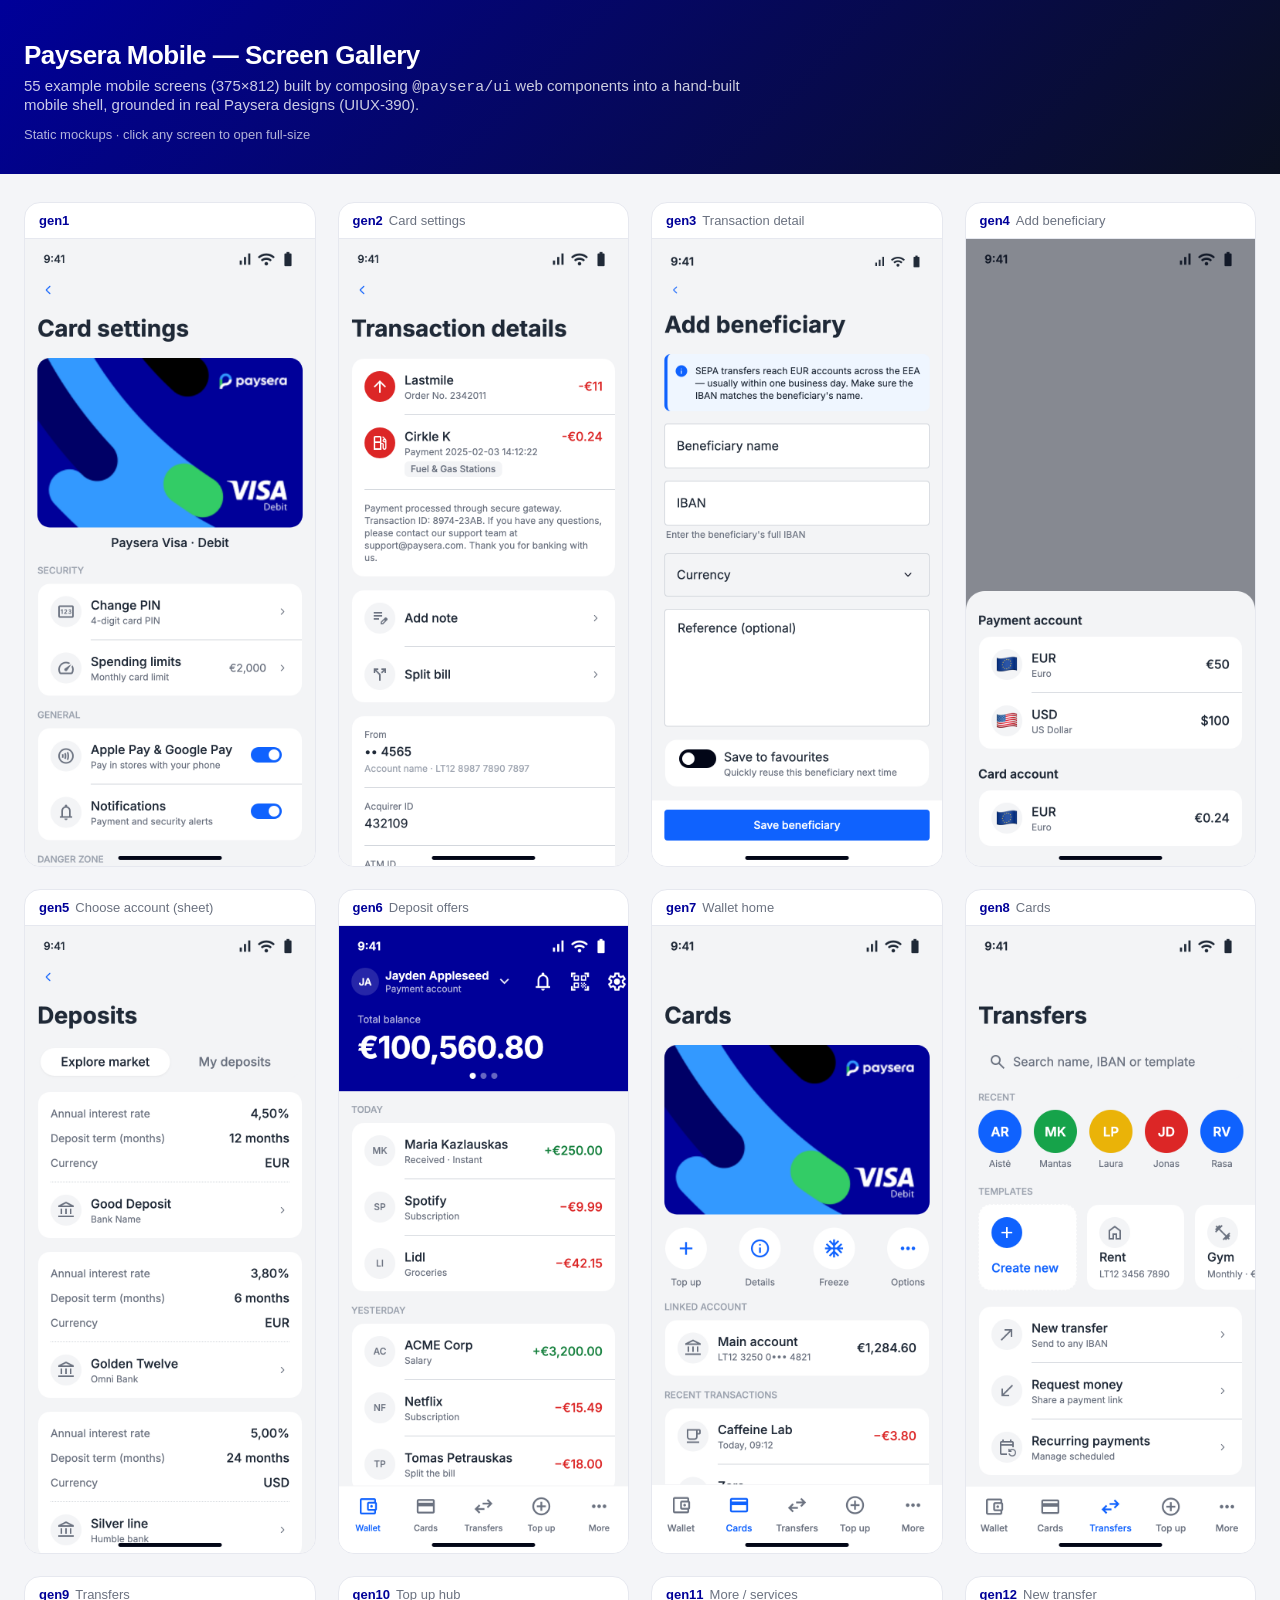
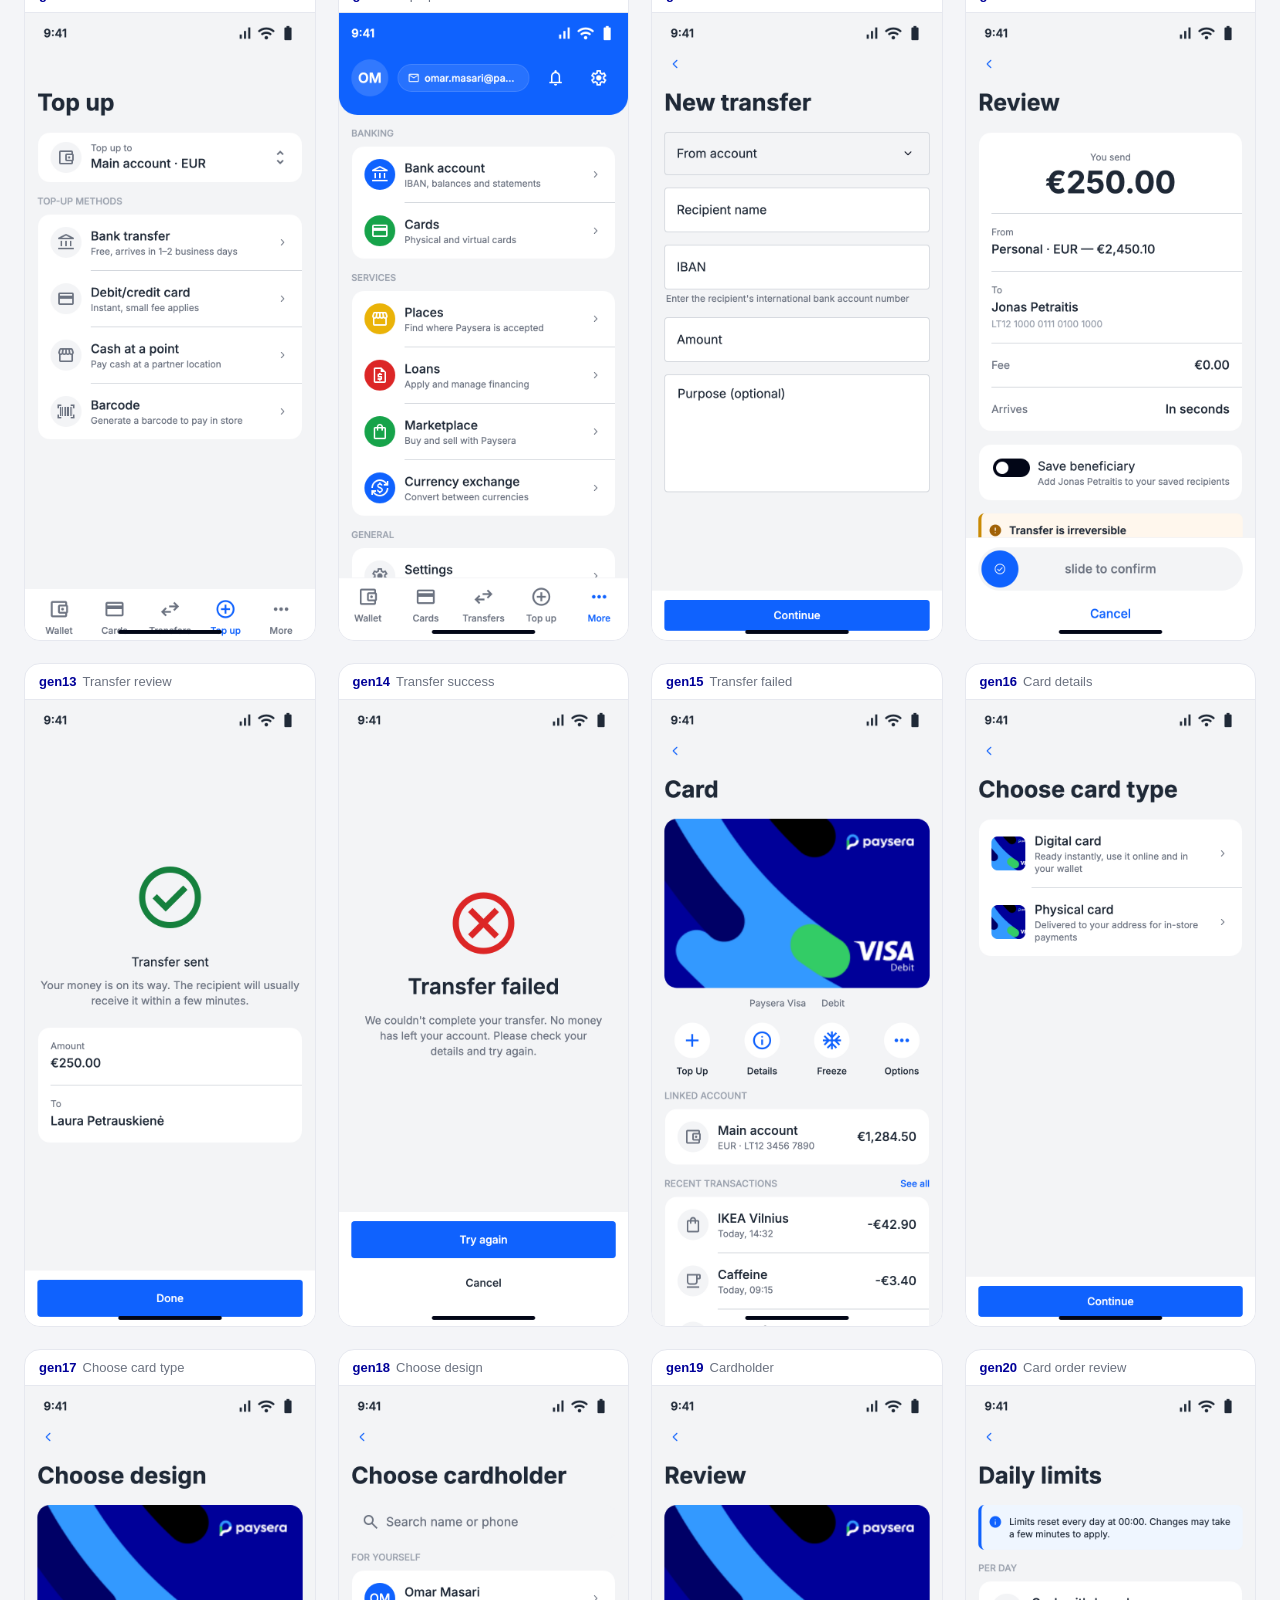
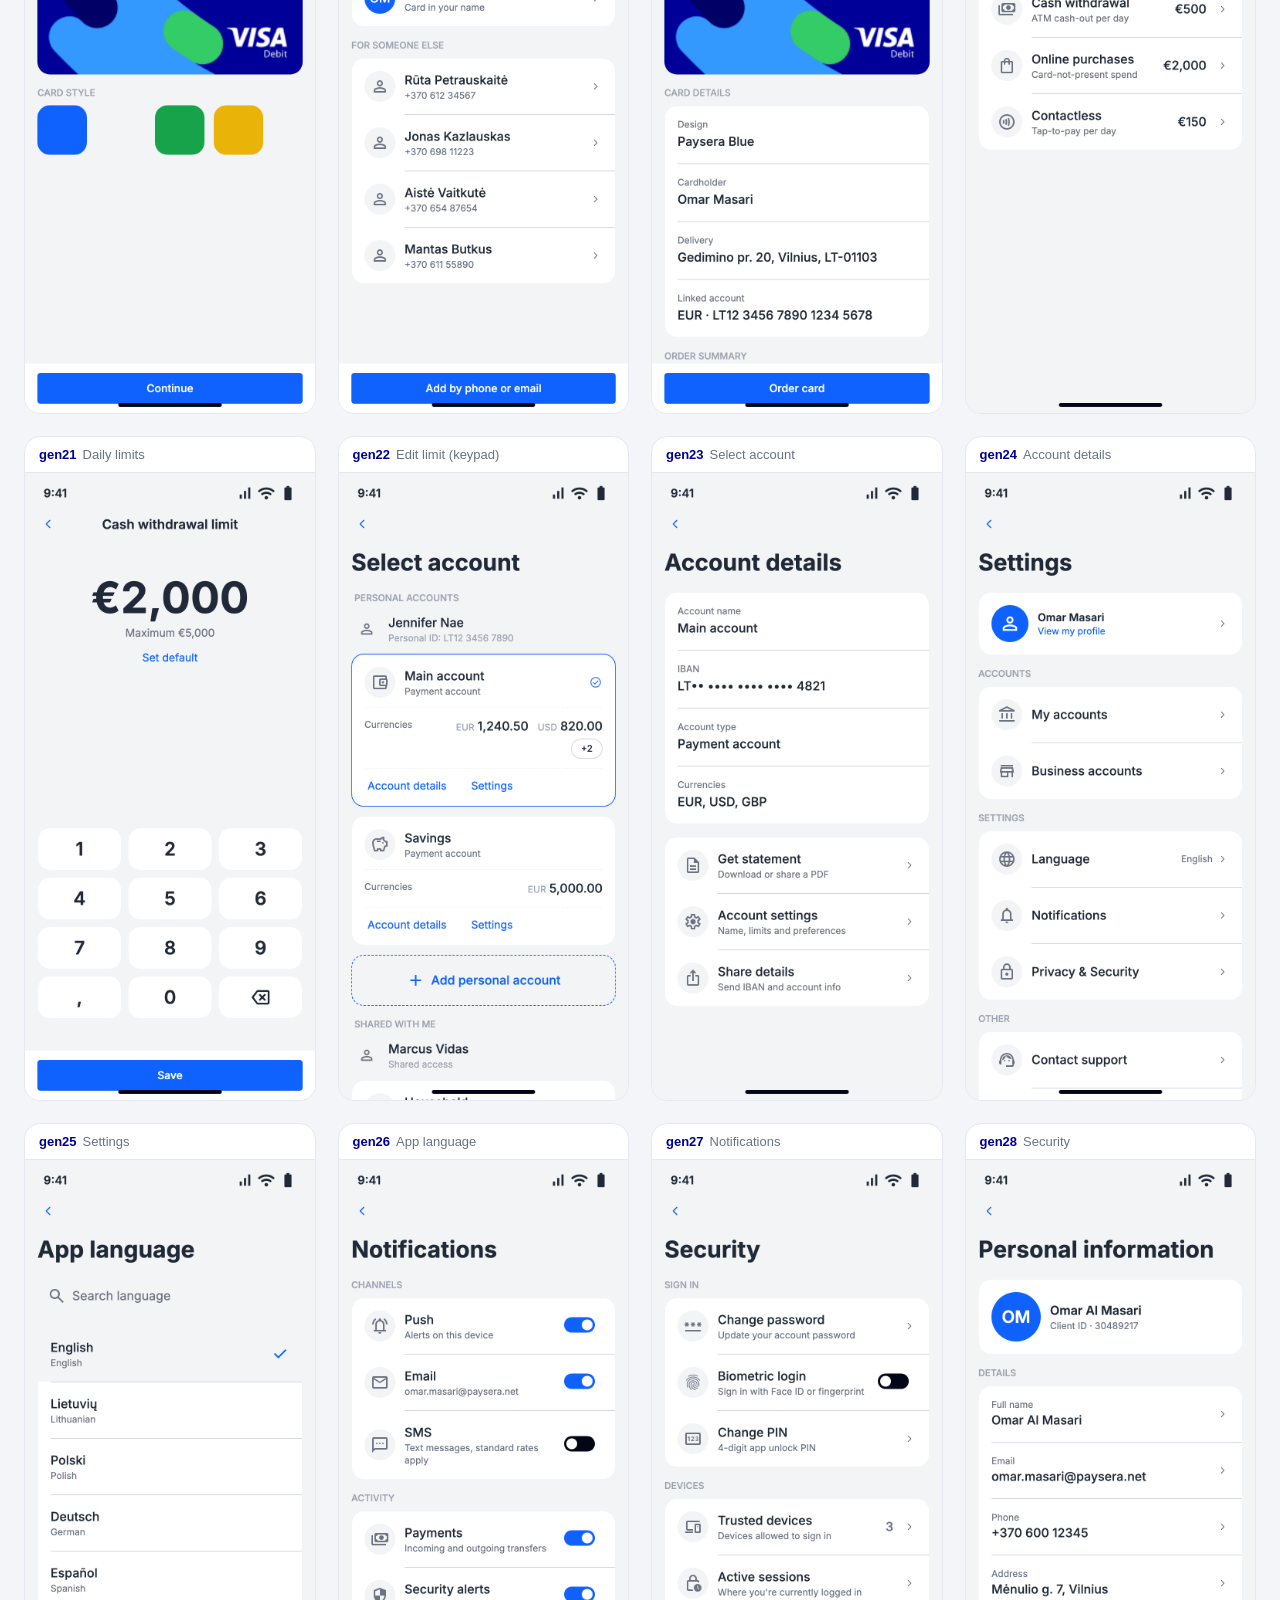
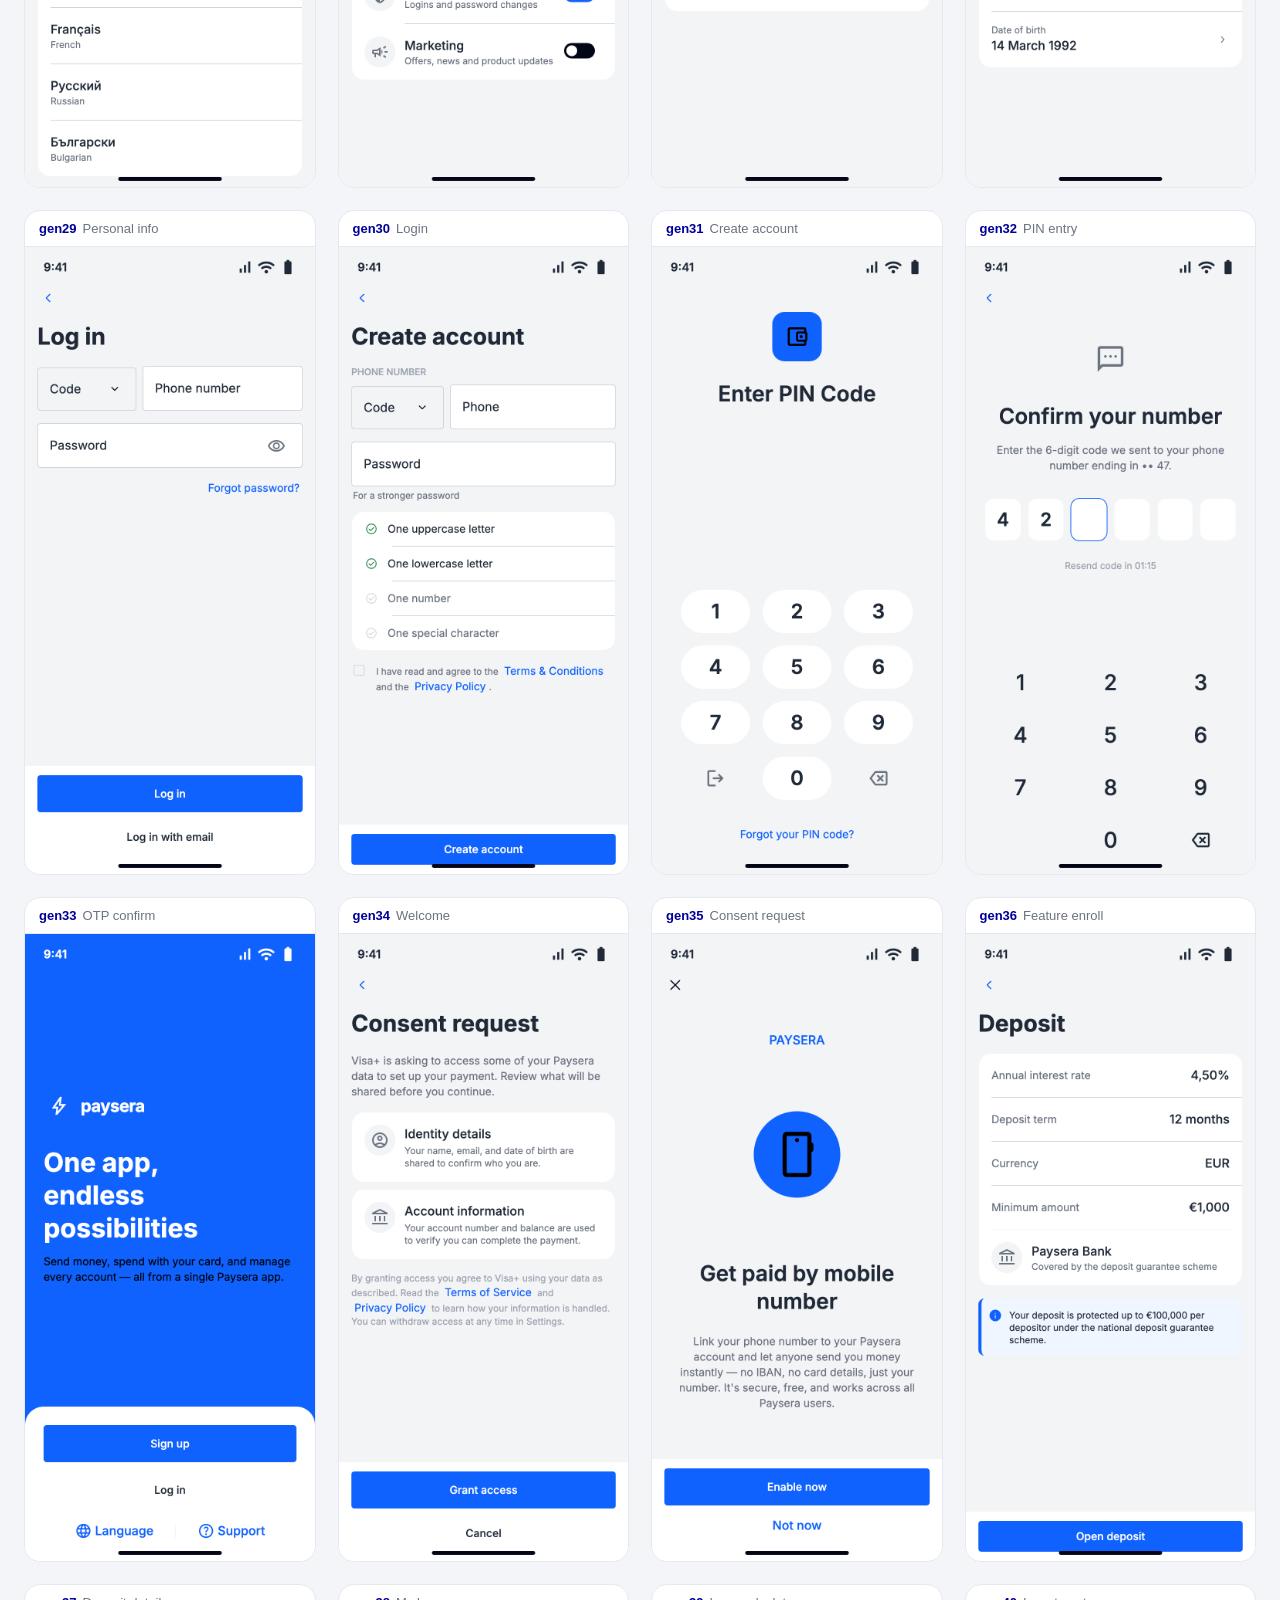
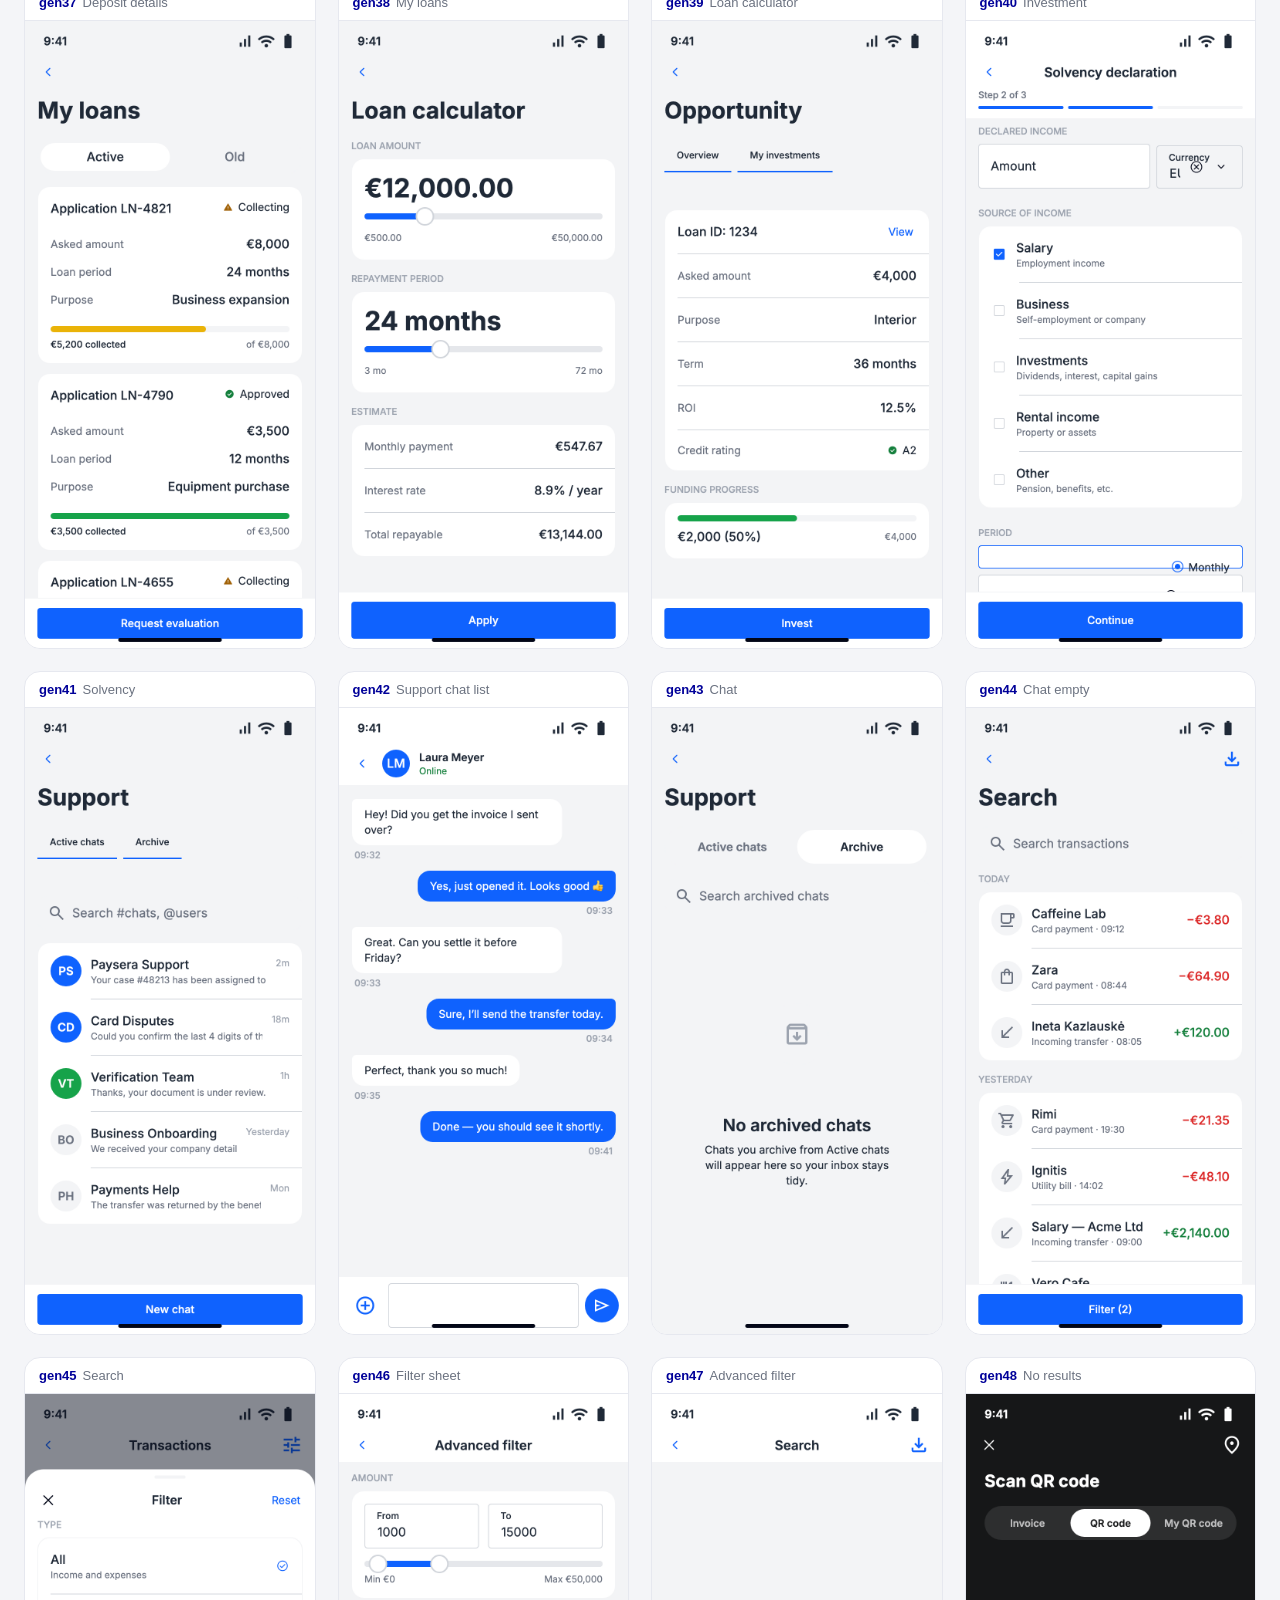
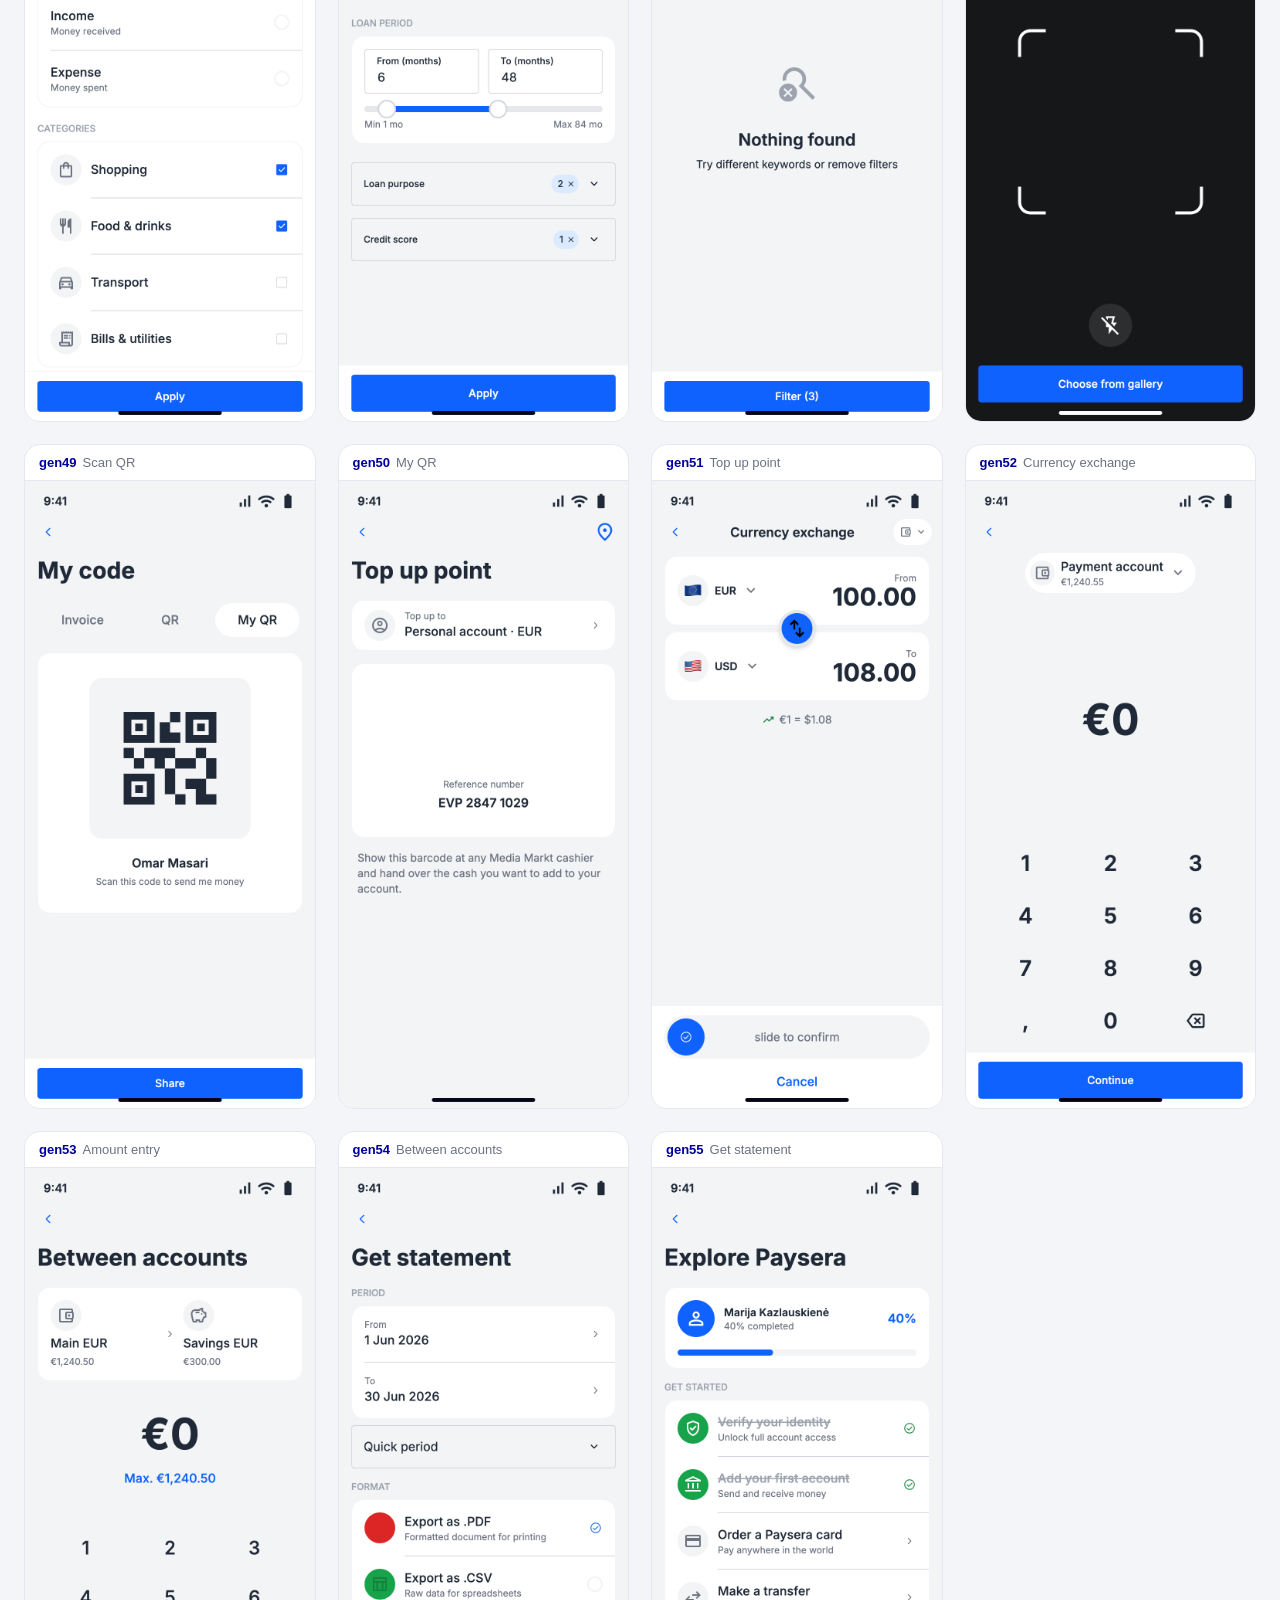
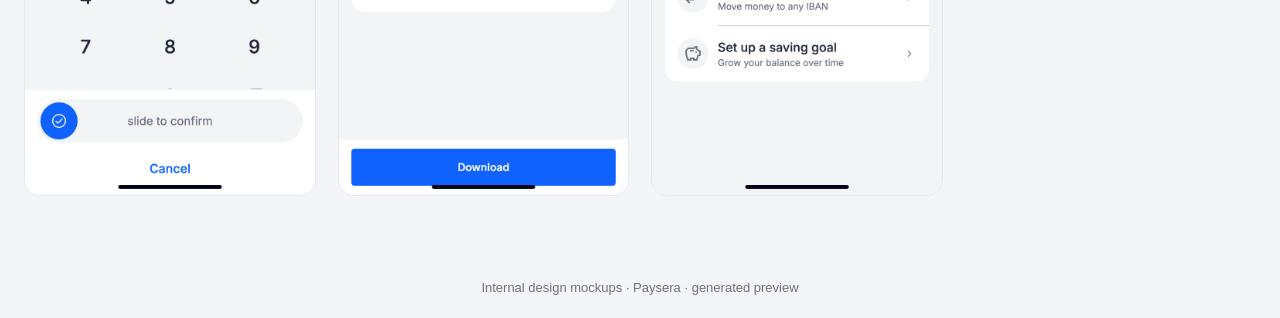
==== index.html @ bc0ac5bc "Paysera mobile screen gallery (UIUX-390) — 55 static screen mockups Static image gallery of the 55 m" ====
<!doctype html><html lang="en"><head><meta charset="utf-8">
<meta name="viewport" content="width=device-width, initial-scale=1">
<title>Paysera Mobile — Screen Gallery</title>
<style>
:root{--bg:#0b1020;--card:#fff;--muted:#6b7280;--ink:#0f172a;--line:#e6e8ef}
*{box-sizing:border-box}body{margin:0;font-family:-apple-system,Inter,Segoe UI,Roboto,Arial,sans-serif;background:#f4f5f8;color:var(--ink)}
header{background:linear-gradient(135deg,#000099,#0b1020);color:#fff;padding:40px 24px 32px}
header h1{margin:0 0 6px;font-size:26px;font-weight:800;letter-spacing:-.02em}
header p{margin:0;opacity:.8;font-size:15px;max-width:720px}
.meta{margin-top:14px;font-size:13px;opacity:.7}
.wrap{max-width:1500px;margin:0 auto;padding:28px 24px 60px}
.grid{display:grid;grid-template-columns:repeat(auto-fill,minmax(230px,1fr));gap:22px}
.card{background:var(--card);border:1px solid var(--line);border-radius:16px;overflow:hidden;display:flex;flex-direction:column;transition:transform .15s,box-shadow .15s}
.card:hover{transform:translateY(-3px);box-shadow:0 12px 30px #0b102015}
.cap{padding:10px 14px;font-size:13px;font-weight:700;display:flex;gap:6px;align-items:baseline}
.cap .n{color:#000099;font-weight:800}.cap .t{color:var(--muted);font-weight:500}
a.shot{display:block;border-top:1px solid var(--line)}
a.shot img{width:100%;display:block;aspect-ratio:375/812;object-fit:cover;object-position:top}
footer{color:var(--muted);font-size:13px;text-align:center;padding:24px}
</style></head><body>
<header>
<h1>Paysera Mobile — Screen Gallery</h1>
<p>55 example mobile screens (375×812) built by composing <code>@paysera/ui</code> web components into a hand-built mobile shell, grounded in real Paysera designs (UIUX-390).</p>
<div class="meta">Static mockups · click any screen to open full-size</div>
</header>
<div class="wrap"><div class="grid">
<div class="card"><div class="cap"><span class="n">gen1</span><span class="t"></span></div><a class="shot" href="screens/gen1.png" target="_blank"><img loading="lazy" src="screens/gen1.png" alt="gen1 "></a></div>
<div class="card"><div class="cap"><span class="n">gen2</span><span class="t">Card settings</span></div><a class="shot" href="screens/gen2.png" target="_blank"><img loading="lazy" src="screens/gen2.png" alt="gen2 Card settings"></a></div>
<div class="card"><div class="cap"><span class="n">gen3</span><span class="t">Transaction detail</span></div><a class="shot" href="screens/gen3.png" target="_blank"><img loading="lazy" src="screens/gen3.png" alt="gen3 Transaction detail"></a></div>
<div class="card"><div class="cap"><span class="n">gen4</span><span class="t">Add beneficiary</span></div><a class="shot" href="screens/gen4.png" target="_blank"><img loading="lazy" src="screens/gen4.png" alt="gen4 Add beneficiary"></a></div>
<div class="card"><div class="cap"><span class="n">gen5</span><span class="t">Choose account (sheet)</span></div><a class="shot" href="screens/gen5.png" target="_blank"><img loading="lazy" src="screens/gen5.png" alt="gen5 Choose account (sheet)"></a></div>
<div class="card"><div class="cap"><span class="n">gen6</span><span class="t">Deposit offers</span></div><a class="shot" href="screens/gen6.png" target="_blank"><img loading="lazy" src="screens/gen6.png" alt="gen6 Deposit offers"></a></div>
<div class="card"><div class="cap"><span class="n">gen7</span><span class="t">Wallet home</span></div><a class="shot" href="screens/gen7.png" target="_blank"><img loading="lazy" src="screens/gen7.png" alt="gen7 Wallet home"></a></div>
<div class="card"><div class="cap"><span class="n">gen8</span><span class="t">Cards</span></div><a class="shot" href="screens/gen8.png" target="_blank"><img loading="lazy" src="screens/gen8.png" alt="gen8 Cards"></a></div>
<div class="card"><div class="cap"><span class="n">gen9</span><span class="t">Transfers</span></div><a class="shot" href="screens/gen9.png" target="_blank"><img loading="lazy" src="screens/gen9.png" alt="gen9 Transfers"></a></div>
<div class="card"><div class="cap"><span class="n">gen10</span><span class="t">Top up hub</span></div><a class="shot" href="screens/gen10.png" target="_blank"><img loading="lazy" src="screens/gen10.png" alt="gen10 Top up hub"></a></div>
<div class="card"><div class="cap"><span class="n">gen11</span><span class="t">More / services</span></div><a class="shot" href="screens/gen11.png" target="_blank"><img loading="lazy" src="screens/gen11.png" alt="gen11 More / services"></a></div>
<div class="card"><div class="cap"><span class="n">gen12</span><span class="t">New transfer</span></div><a class="shot" href="screens/gen12.png" target="_blank"><img loading="lazy" src="screens/gen12.png" alt="gen12 New transfer"></a></div>
<div class="card"><div class="cap"><span class="n">gen13</span><span class="t">Transfer review</span></div><a class="shot" href="screens/gen13.png" target="_blank"><img loading="lazy" src="screens/gen13.png" alt="gen13 Transfer review"></a></div>
<div class="card"><div class="cap"><span class="n">gen14</span><span class="t">Transfer success</span></div><a class="shot" href="screens/gen14.png" target="_blank"><img loading="lazy" src="screens/gen14.png" alt="gen14 Transfer success"></a></div>
<div class="card"><div class="cap"><span class="n">gen15</span><span class="t">Transfer failed</span></div><a class="shot" href="screens/gen15.png" target="_blank"><img loading="lazy" src="screens/gen15.png" alt="gen15 Transfer failed"></a></div>
<div class="card"><div class="cap"><span class="n">gen16</span><span class="t">Card details</span></div><a class="shot" href="screens/gen16.png" target="_blank"><img loading="lazy" src="screens/gen16.png" alt="gen16 Card details"></a></div>
<div class="card"><div class="cap"><span class="n">gen17</span><span class="t">Choose card type</span></div><a class="shot" href="screens/gen17.png" target="_blank"><img loading="lazy" src="screens/gen17.png" alt="gen17 Choose card type"></a></div>
<div class="card"><div class="cap"><span class="n">gen18</span><span class="t">Choose design</span></div><a class="shot" href="screens/gen18.png" target="_blank"><img loading="lazy" src="screens/gen18.png" alt="gen18 Choose design"></a></div>
<div class="card"><div class="cap"><span class="n">gen19</span><span class="t">Cardholder</span></div><a class="shot" href="screens/gen19.png" target="_blank"><img loading="lazy" src="screens/gen19.png" alt="gen19 Cardholder"></a></div>
<div class="card"><div class="cap"><span class="n">gen20</span><span class="t">Card order review</span></div><a class="shot" href="screens/gen20.png" target="_blank"><img loading="lazy" src="screens/gen20.png" alt="gen20 Card order review"></a></div>
<div class="card"><div class="cap"><span class="n">gen21</span><span class="t">Daily limits</span></div><a class="shot" href="screens/gen21.png" target="_blank"><img loading="lazy" src="screens/gen21.png" alt="gen21 Daily limits"></a></div>
<div class="card"><div class="cap"><span class="n">gen22</span><span class="t">Edit limit (keypad)</span></div><a class="shot" href="screens/gen22.png" target="_blank"><img loading="lazy" src="screens/gen22.png" alt="gen22 Edit limit (keypad)"></a></div>
<div class="card"><div class="cap"><span class="n">gen23</span><span class="t">Select account</span></div><a class="shot" href="screens/gen23.png" target="_blank"><img loading="lazy" src="screens/gen23.png" alt="gen23 Select account"></a></div>
<div class="card"><div class="cap"><span class="n">gen24</span><span class="t">Account details</span></div><a class="shot" href="screens/gen24.png" target="_blank"><img loading="lazy" src="screens/gen24.png" alt="gen24 Account details"></a></div>
<div class="card"><div class="cap"><span class="n">gen25</span><span class="t">Settings</span></div><a class="shot" href="screens/gen25.png" target="_blank"><img loading="lazy" src="screens/gen25.png" alt="gen25 Settings"></a></div>
<div class="card"><div class="cap"><span class="n">gen26</span><span class="t">App language</span></div><a class="shot" href="screens/gen26.png" target="_blank"><img loading="lazy" src="screens/gen26.png" alt="gen26 App language"></a></div>
<div class="card"><div class="cap"><span class="n">gen27</span><span class="t">Notifications</span></div><a class="shot" href="screens/gen27.png" target="_blank"><img loading="lazy" src="screens/gen27.png" alt="gen27 Notifications"></a></div>
<div class="card"><div class="cap"><span class="n">gen28</span><span class="t">Security</span></div><a class="shot" href="screens/gen28.png" target="_blank"><img loading="lazy" src="screens/gen28.png" alt="gen28 Security"></a></div>
<div class="card"><div class="cap"><span class="n">gen29</span><span class="t">Personal info</span></div><a class="shot" href="screens/gen29.png" target="_blank"><img loading="lazy" src="screens/gen29.png" alt="gen29 Personal info"></a></div>
<div class="card"><div class="cap"><span class="n">gen30</span><span class="t">Login</span></div><a class="shot" href="screens/gen30.png" target="_blank"><img loading="lazy" src="screens/gen30.png" alt="gen30 Login"></a></div>
<div class="card"><div class="cap"><span class="n">gen31</span><span class="t">Create account</span></div><a class="shot" href="screens/gen31.png" target="_blank"><img loading="lazy" src="screens/gen31.png" alt="gen31 Create account"></a></div>
<div class="card"><div class="cap"><span class="n">gen32</span><span class="t">PIN entry</span></div><a class="shot" href="screens/gen32.png" target="_blank"><img loading="lazy" src="screens/gen32.png" alt="gen32 PIN entry"></a></div>
<div class="card"><div class="cap"><span class="n">gen33</span><span class="t">OTP confirm</span></div><a class="shot" href="screens/gen33.png" target="_blank"><img loading="lazy" src="screens/gen33.png" alt="gen33 OTP confirm"></a></div>
<div class="card"><div class="cap"><span class="n">gen34</span><span class="t">Welcome</span></div><a class="shot" href="screens/gen34.png" target="_blank"><img loading="lazy" src="screens/gen34.png" alt="gen34 Welcome"></a></div>
<div class="card"><div class="cap"><span class="n">gen35</span><span class="t">Consent request</span></div><a class="shot" href="screens/gen35.png" target="_blank"><img loading="lazy" src="screens/gen35.png" alt="gen35 Consent request"></a></div>
<div class="card"><div class="cap"><span class="n">gen36</span><span class="t">Feature enroll</span></div><a class="shot" href="screens/gen36.png" target="_blank"><img loading="lazy" src="screens/gen36.png" alt="gen36 Feature enroll"></a></div>
<div class="card"><div class="cap"><span class="n">gen37</span><span class="t">Deposit details</span></div><a class="shot" href="screens/gen37.png" target="_blank"><img loading="lazy" src="screens/gen37.png" alt="gen37 Deposit details"></a></div>
<div class="card"><div class="cap"><span class="n">gen38</span><span class="t">My loans</span></div><a class="shot" href="screens/gen38.png" target="_blank"><img loading="lazy" src="screens/gen38.png" alt="gen38 My loans"></a></div>
<div class="card"><div class="cap"><span class="n">gen39</span><span class="t">Loan calculator</span></div><a class="shot" href="screens/gen39.png" target="_blank"><img loading="lazy" src="screens/gen39.png" alt="gen39 Loan calculator"></a></div>
<div class="card"><div class="cap"><span class="n">gen40</span><span class="t">Investment</span></div><a class="shot" href="screens/gen40.png" target="_blank"><img loading="lazy" src="screens/gen40.png" alt="gen40 Investment"></a></div>
<div class="card"><div class="cap"><span class="n">gen41</span><span class="t">Solvency</span></div><a class="shot" href="screens/gen41.png" target="_blank"><img loading="lazy" src="screens/gen41.png" alt="gen41 Solvency"></a></div>
<div class="card"><div class="cap"><span class="n">gen42</span><span class="t">Support chat list</span></div><a class="shot" href="screens/gen42.png" target="_blank"><img loading="lazy" src="screens/gen42.png" alt="gen42 Support chat list"></a></div>
<div class="card"><div class="cap"><span class="n">gen43</span><span class="t">Chat</span></div><a class="shot" href="screens/gen43.png" target="_blank"><img loading="lazy" src="screens/gen43.png" alt="gen43 Chat"></a></div>
<div class="card"><div class="cap"><span class="n">gen44</span><span class="t">Chat empty</span></div><a class="shot" href="screens/gen44.png" target="_blank"><img loading="lazy" src="screens/gen44.png" alt="gen44 Chat empty"></a></div>
<div class="card"><div class="cap"><span class="n">gen45</span><span class="t">Search</span></div><a class="shot" href="screens/gen45.png" target="_blank"><img loading="lazy" src="screens/gen45.png" alt="gen45 Search"></a></div>
<div class="card"><div class="cap"><span class="n">gen46</span><span class="t">Filter sheet</span></div><a class="shot" href="screens/gen46.png" target="_blank"><img loading="lazy" src="screens/gen46.png" alt="gen46 Filter sheet"></a></div>
<div class="card"><div class="cap"><span class="n">gen47</span><span class="t">Advanced filter</span></div><a class="shot" href="screens/gen47.png" target="_blank"><img loading="lazy" src="screens/gen47.png" alt="gen47 Advanced filter"></a></div>
<div class="card"><div class="cap"><span class="n">gen48</span><span class="t">No results</span></div><a class="shot" href="screens/gen48.png" target="_blank"><img loading="lazy" src="screens/gen48.png" alt="gen48 No results"></a></div>
<div class="card"><div class="cap"><span class="n">gen49</span><span class="t">Scan QR</span></div><a class="shot" href="screens/gen49.png" target="_blank"><img loading="lazy" src="screens/gen49.png" alt="gen49 Scan QR"></a></div>
<div class="card"><div class="cap"><span class="n">gen50</span><span class="t">My QR</span></div><a class="shot" href="screens/gen50.png" target="_blank"><img loading="lazy" src="screens/gen50.png" alt="gen50 My QR"></a></div>
<div class="card"><div class="cap"><span class="n">gen51</span><span class="t">Top up point</span></div><a class="shot" href="screens/gen51.png" target="_blank"><img loading="lazy" src="screens/gen51.png" alt="gen51 Top up point"></a></div>
<div class="card"><div class="cap"><span class="n">gen52</span><span class="t">Currency exchange</span></div><a class="shot" href="screens/gen52.png" target="_blank"><img loading="lazy" src="screens/gen52.png" alt="gen52 Currency exchange"></a></div>
<div class="card"><div class="cap"><span class="n">gen53</span><span class="t">Amount entry</span></div><a class="shot" href="screens/gen53.png" target="_blank"><img loading="lazy" src="screens/gen53.png" alt="gen53 Amount entry"></a></div>
<div class="card"><div class="cap"><span class="n">gen54</span><span class="t">Between accounts</span></div><a class="shot" href="screens/gen54.png" target="_blank"><img loading="lazy" src="screens/gen54.png" alt="gen54 Between accounts"></a></div>
<div class="card"><div class="cap"><span class="n">gen55</span><span class="t">Get statement</span></div><a class="shot" href="screens/gen55.png" target="_blank"><img loading="lazy" src="screens/gen55.png" alt="gen55 Get statement"></a></div>
</div></div>
<footer>Internal design mockups · Paysera · generated preview</footer>
</body></html>
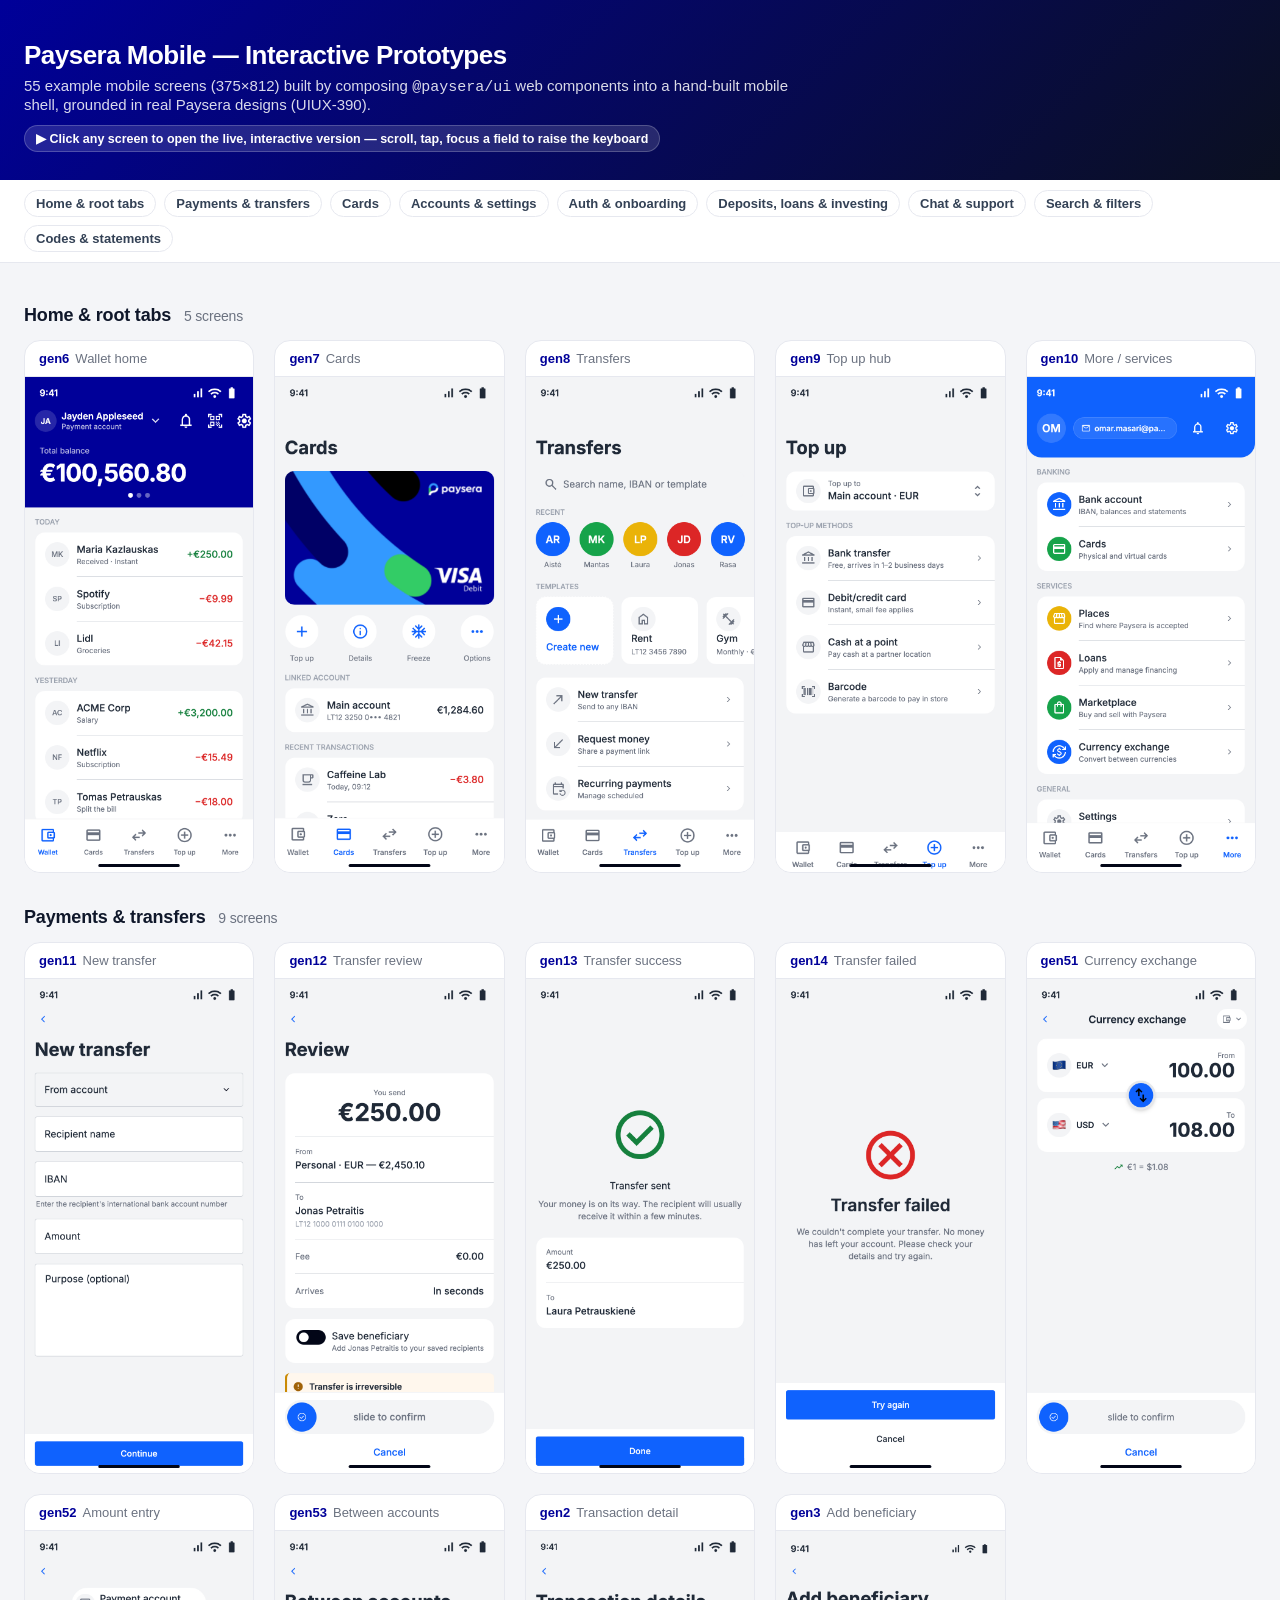
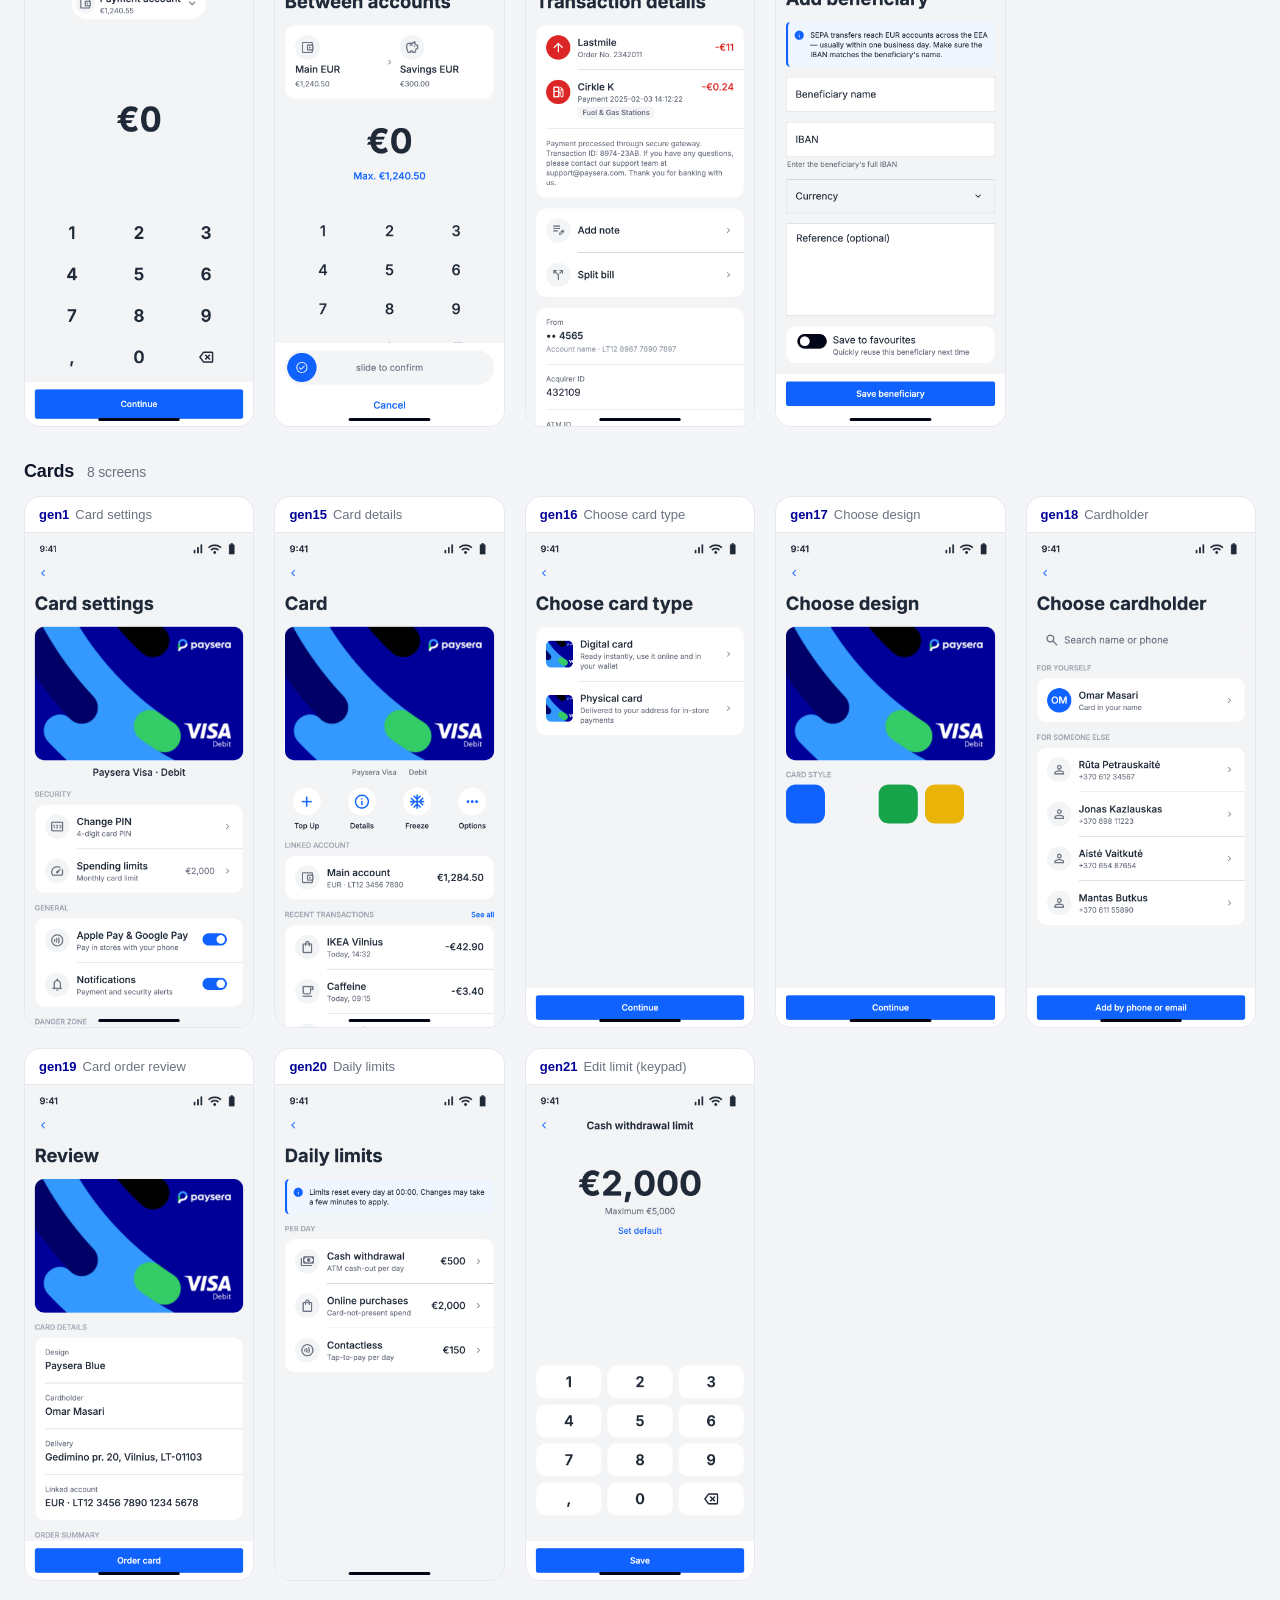
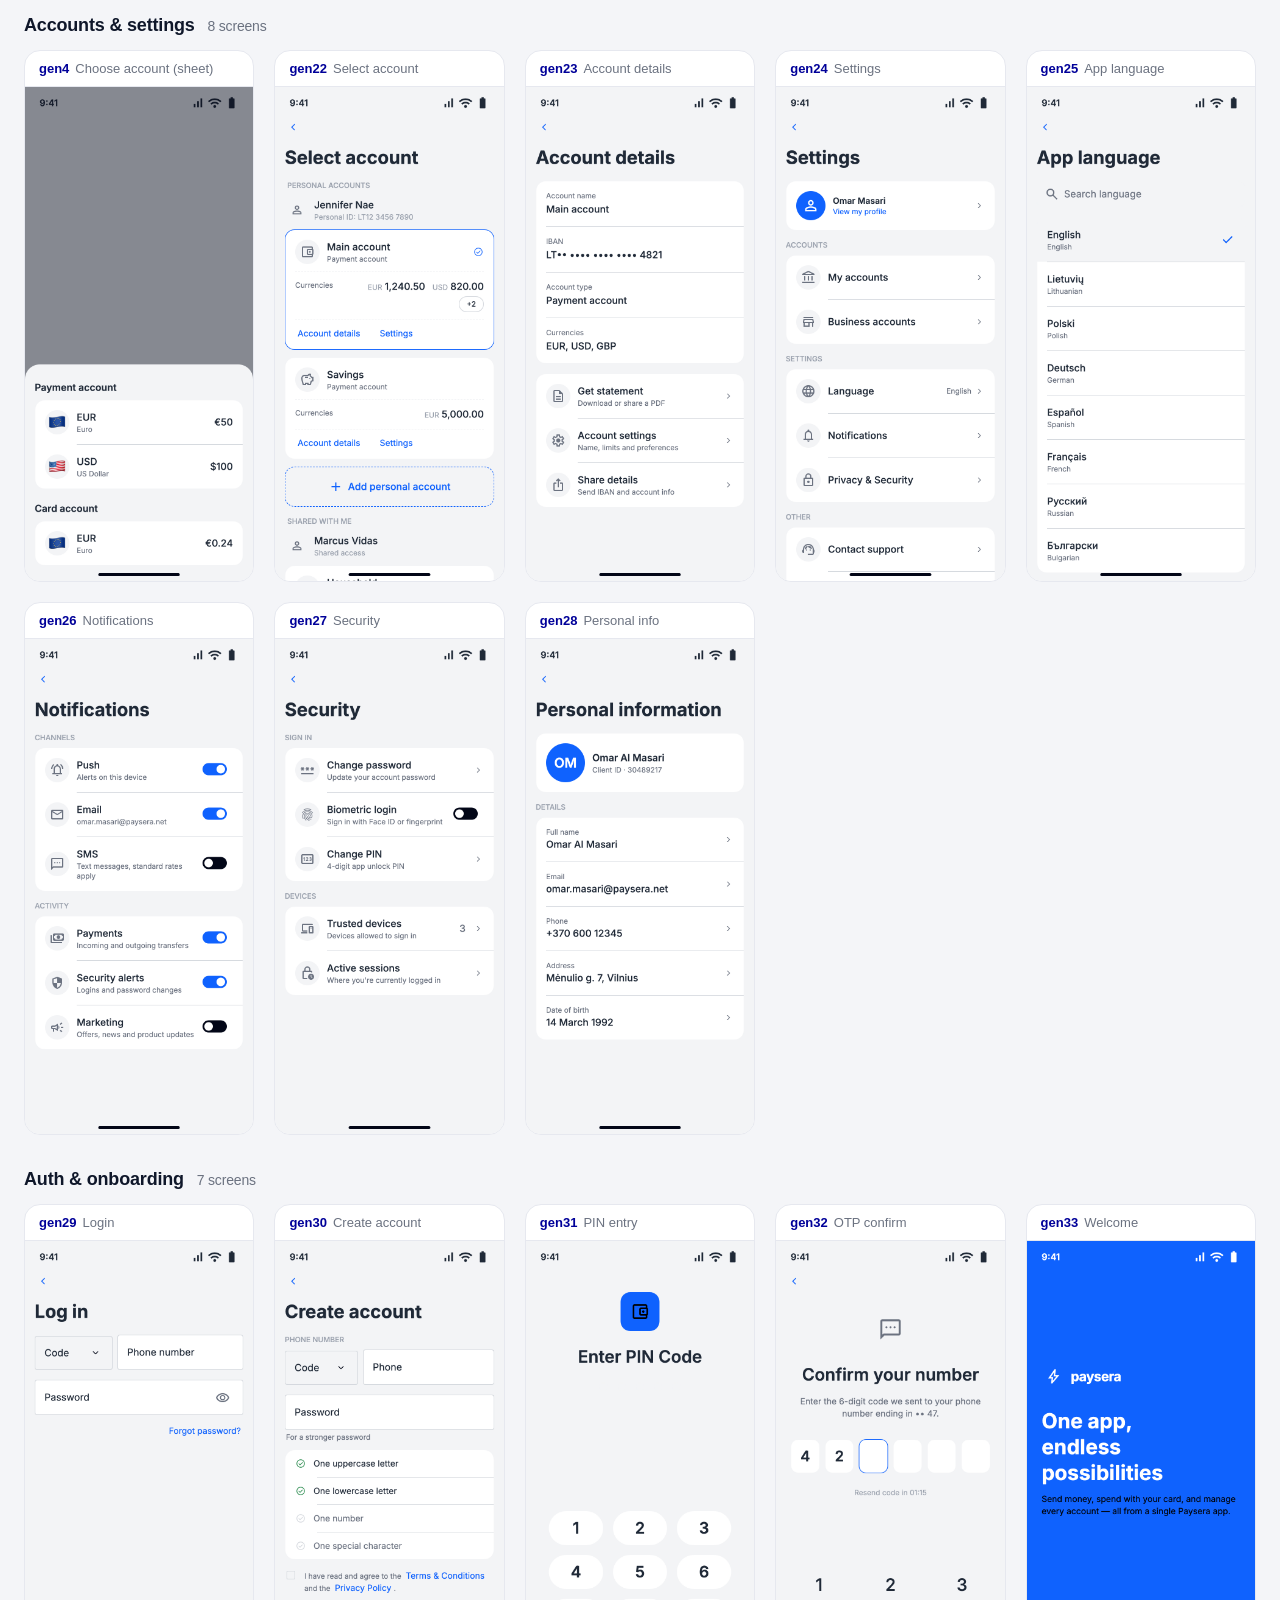
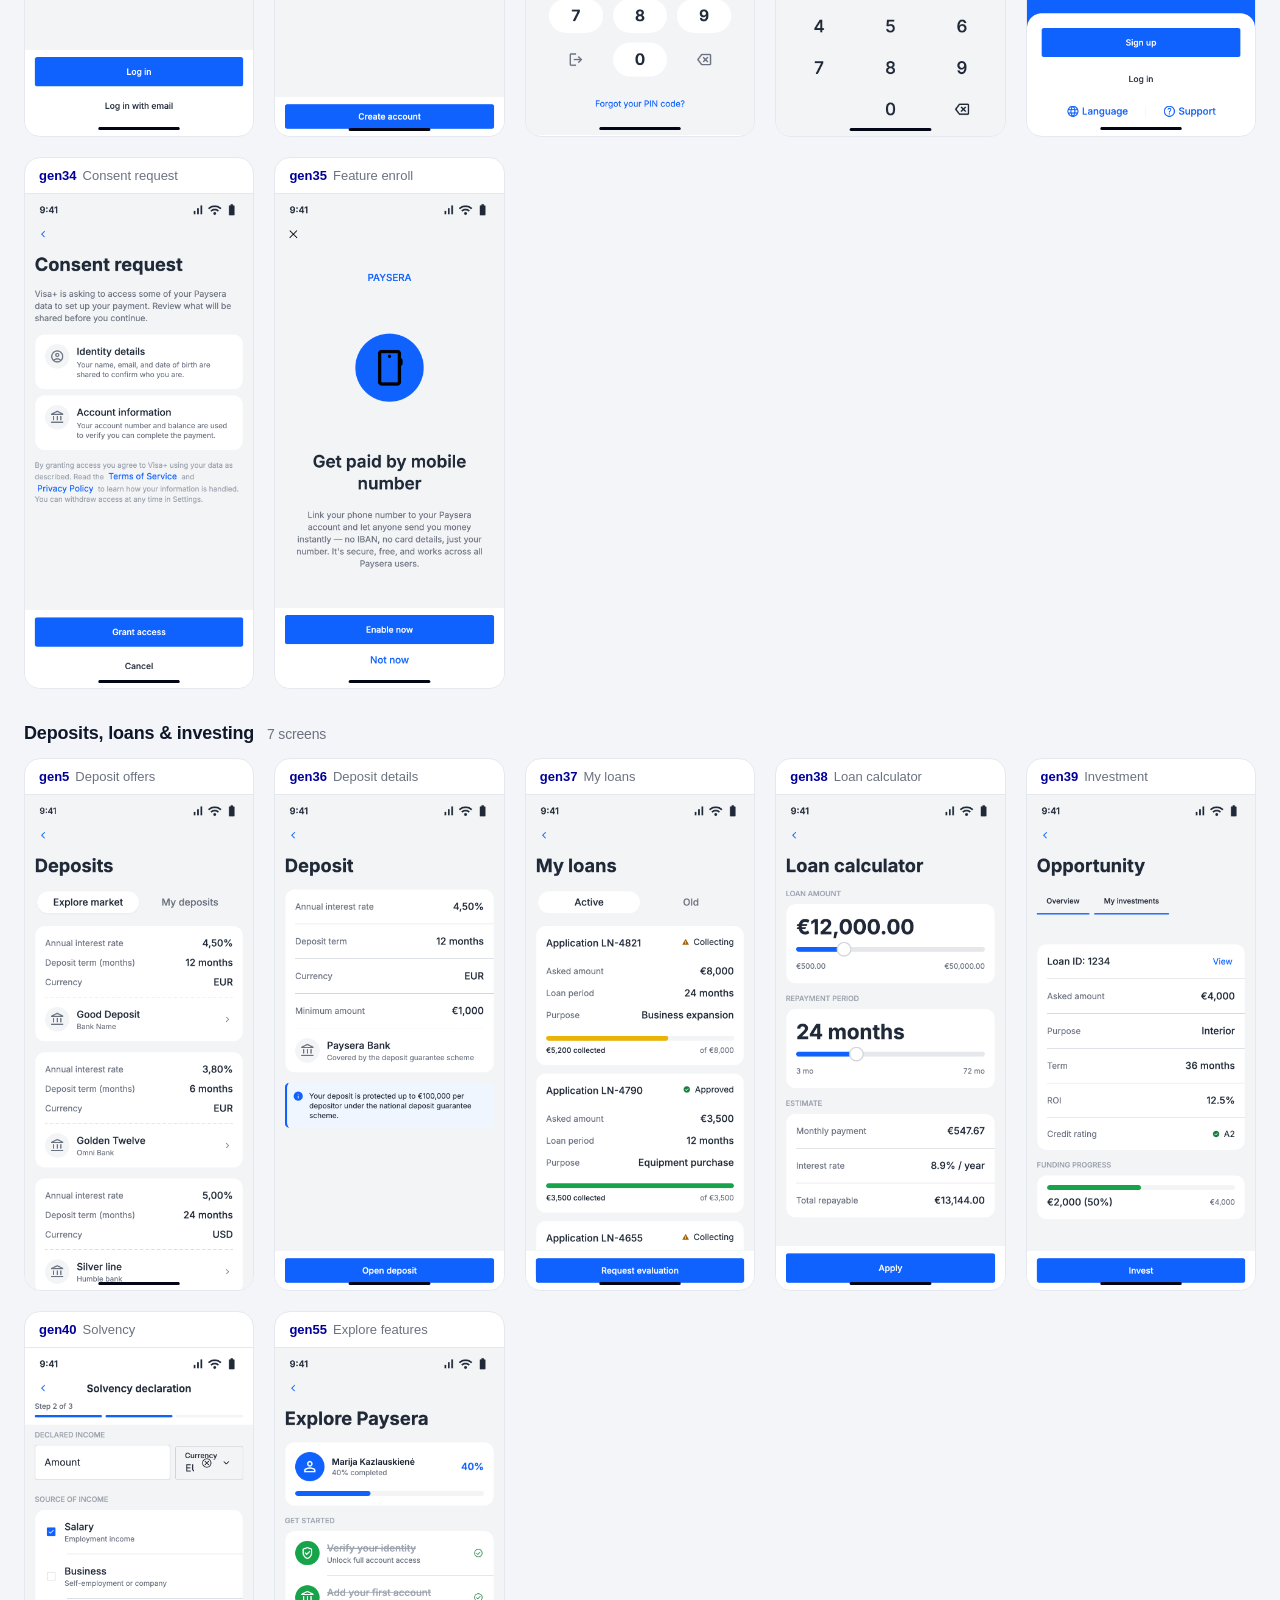
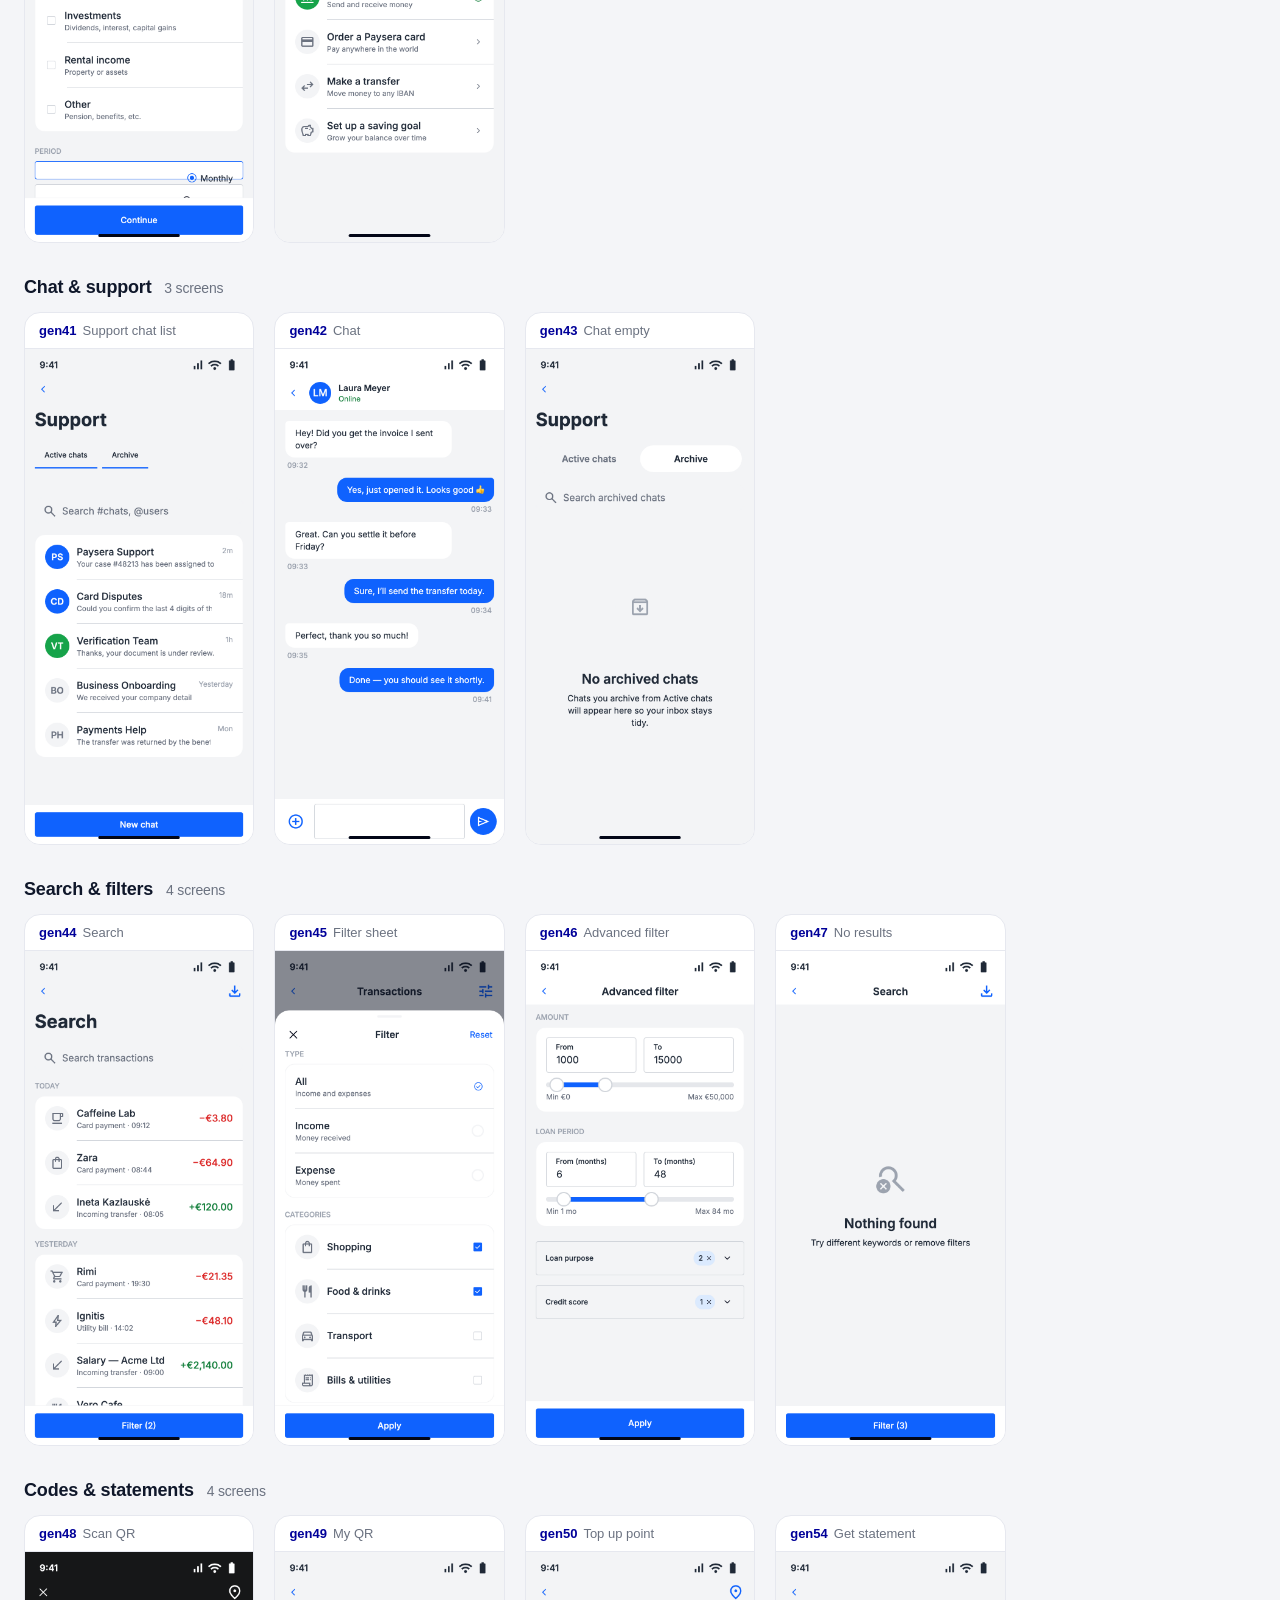
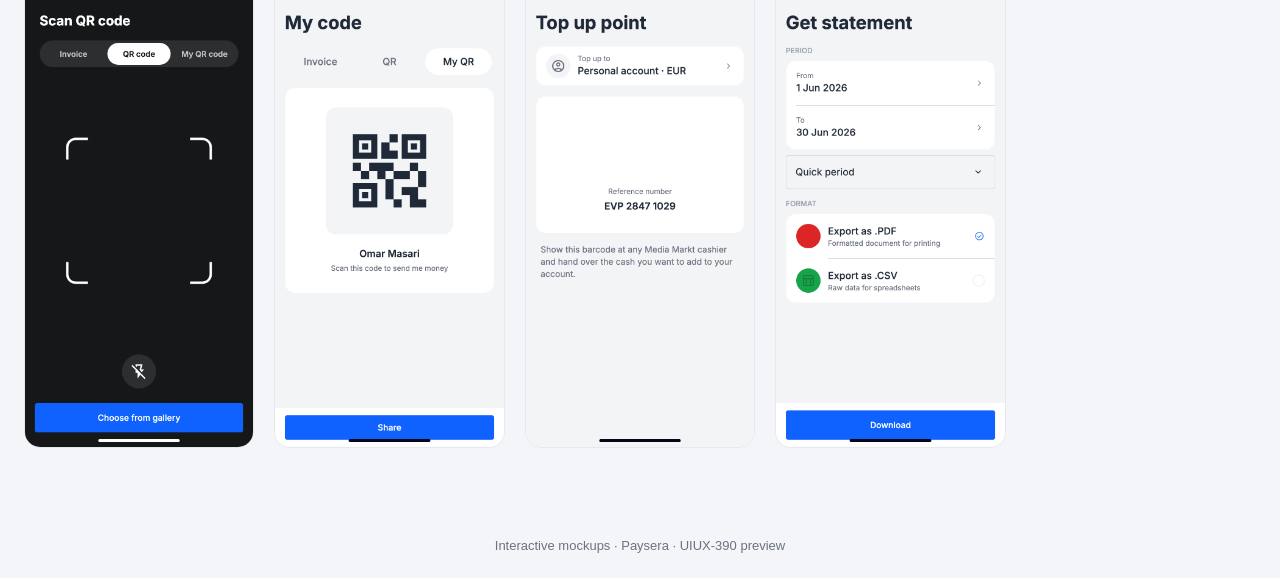
==== commit 838cefec: "Make gallery interactive: built app + landing links to live screens Replaces the static-image site w" ====
--- a/index.html
+++ b/index.html
@@ -1,84 +1,115 @@
 <!doctype html><html lang="en"><head><meta charset="utf-8">
 <meta name="viewport" content="width=device-width, initial-scale=1">
-<title>Paysera Mobile — Screen Gallery</title>
+<title>Paysera Mobile — Interactive Prototypes</title>
 <style>
-:root{--bg:#0b1020;--card:#fff;--muted:#6b7280;--ink:#0f172a;--line:#e6e8ef}
-*{box-sizing:border-box}body{margin:0;font-family:-apple-system,Inter,Segoe UI,Roboto,Arial,sans-serif;background:#f4f5f8;color:var(--ink)}
-header{background:linear-gradient(135deg,#000099,#0b1020);color:#fff;padding:40px 24px 32px}
+:root{--muted:#6b7280;--ink:#0f172a;--line:#e6e8ef;--brand:#000099}
+*{box-sizing:border-box}html{scroll-behavior:smooth}body{margin:0;font-family:-apple-system,Inter,Segoe UI,Roboto,Arial,sans-serif;background:#f4f5f8;color:var(--ink)}
+header{background:linear-gradient(135deg,#000099,#0b1020);color:#fff;padding:40px 24px 28px}
 header h1{margin:0 0 6px;font-size:26px;font-weight:800;letter-spacing:-.02em}
-header p{margin:0;opacity:.8;font-size:15px;max-width:720px}
-.meta{margin-top:14px;font-size:13px;opacity:.7}
-.wrap{max-width:1500px;margin:0 auto;padding:28px 24px 60px}
-.grid{display:grid;grid-template-columns:repeat(auto-fill,minmax(230px,1fr));gap:22px}
-.card{background:var(--card);border:1px solid var(--line);border-radius:16px;overflow:hidden;display:flex;flex-direction:column;transition:transform .15s,box-shadow .15s}
-.card:hover{transform:translateY(-3px);box-shadow:0 12px 30px #0b102015}
-.cap{padding:10px 14px;font-size:13px;font-weight:700;display:flex;gap:6px;align-items:baseline}
-.cap .n{color:#000099;font-weight:800}.cap .t{color:var(--muted);font-weight:500}
-a.shot{display:block;border-top:1px solid var(--line)}
-a.shot img{width:100%;display:block;aspect-ratio:375/812;object-fit:cover;object-position:top}
-footer{color:var(--muted);font-size:13px;text-align:center;padding:24px}
+header p{margin:0;opacity:.85;font-size:15px;max-width:780px}
+.pill{display:inline-block;margin-top:12px;background:#ffffff22;border:1px solid #ffffff33;color:#fff;font-size:12.5px;font-weight:600;padding:5px 11px;border-radius:999px}
+nav{position:sticky;top:0;z-index:5;background:#fffffff2;backdrop-filter:blur(8px);border-bottom:1px solid var(--line);padding:10px 24px;display:flex;flex-wrap:wrap;gap:8px}
+nav a{font-size:13px;font-weight:600;color:#334155;text-decoration:none;padding:5px 11px;border:1px solid var(--line);border-radius:999px}
+nav a:hover{border-color:var(--brand);color:var(--brand)}
+.wrap{max-width:1500px;margin:0 auto;padding:8px 24px 64px}
+h2.sec{font-size:18px;font-weight:800;margin:34px 0 4px;letter-spacing:-.01em;scroll-margin-top:60px}
+h2.sec span{color:var(--muted);font-weight:500;font-size:14px;margin-left:8px}
+.grid{display:grid;grid-template-columns:repeat(auto-fill,minmax(220px,1fr));gap:20px;margin-top:14px}
+.card{background:#fff;border:1px solid var(--line);border-radius:16px;overflow:hidden;display:flex;flex-direction:column;text-decoration:none;color:inherit;transition:transform .15s,box-shadow .15s}
+.card:hover{transform:translateY(-3px);box-shadow:0 12px 30px #0b102015;border-color:#c7cbe0}
+.cap{padding:10px 14px;font-size:13px;display:flex;gap:6px;align-items:baseline}
+.cap .n{color:var(--brand);font-weight:800}.cap .t{color:var(--muted);font-weight:500}
+.shot{position:relative;border-top:1px solid var(--line)}
+.shot img{width:100%;display:block;aspect-ratio:375/812;object-fit:cover;object-position:top}
+.shot::after{content:"▶ Open live";position:absolute;bottom:10px;right:10px;background:#000099e6;color:#fff;font-size:11px;font-weight:700;padding:4px 9px;border-radius:999px;opacity:0;transition:opacity .15s}
+.card:hover .shot::after{opacity:1}
+footer{color:var(--muted);font-size:13px;text-align:center;padding:26px}
 </style></head><body>
-<header>
-<h1>Paysera Mobile — Screen Gallery</h1>
+<header><h1>Paysera Mobile — Interactive Prototypes</h1>
 <p>55 example mobile screens (375×812) built by composing <code>@paysera/ui</code> web components into a hand-built mobile shell, grounded in real Paysera designs (UIUX-390).</p>
-<div class="meta">Static mockups · click any screen to open full-size</div>
-</header>
-<div class="wrap"><div class="grid">
-<div class="card"><div class="cap"><span class="n">gen1</span><span class="t"></span></div><a class="shot" href="screens/gen1.png" target="_blank"><img loading="lazy" src="screens/gen1.png" alt="gen1 "></a></div>
-<div class="card"><div class="cap"><span class="n">gen2</span><span class="t">Card settings</span></div><a class="shot" href="screens/gen2.png" target="_blank"><img loading="lazy" src="screens/gen2.png" alt="gen2 Card settings"></a></div>
-<div class="card"><div class="cap"><span class="n">gen3</span><span class="t">Transaction detail</span></div><a class="shot" href="screens/gen3.png" target="_blank"><img loading="lazy" src="screens/gen3.png" alt="gen3 Transaction detail"></a></div>
-<div class="card"><div class="cap"><span class="n">gen4</span><span class="t">Add beneficiary</span></div><a class="shot" href="screens/gen4.png" target="_blank"><img loading="lazy" src="screens/gen4.png" alt="gen4 Add beneficiary"></a></div>
-<div class="card"><div class="cap"><span class="n">gen5</span><span class="t">Choose account (sheet)</span></div><a class="shot" href="screens/gen5.png" target="_blank"><img loading="lazy" src="screens/gen5.png" alt="gen5 Choose account (sheet)"></a></div>
-<div class="card"><div class="cap"><span class="n">gen6</span><span class="t">Deposit offers</span></div><a class="shot" href="screens/gen6.png" target="_blank"><img loading="lazy" src="screens/gen6.png" alt="gen6 Deposit offers"></a></div>
-<div class="card"><div class="cap"><span class="n">gen7</span><span class="t">Wallet home</span></div><a class="shot" href="screens/gen7.png" target="_blank"><img loading="lazy" src="screens/gen7.png" alt="gen7 Wallet home"></a></div>
-<div class="card"><div class="cap"><span class="n">gen8</span><span class="t">Cards</span></div><a class="shot" href="screens/gen8.png" target="_blank"><img loading="lazy" src="screens/gen8.png" alt="gen8 Cards"></a></div>
-<div class="card"><div class="cap"><span class="n">gen9</span><span class="t">Transfers</span></div><a class="shot" href="screens/gen9.png" target="_blank"><img loading="lazy" src="screens/gen9.png" alt="gen9 Transfers"></a></div>
-<div class="card"><div class="cap"><span class="n">gen10</span><span class="t">Top up hub</span></div><a class="shot" href="screens/gen10.png" target="_blank"><img loading="lazy" src="screens/gen10.png" alt="gen10 Top up hub"></a></div>
-<div class="card"><div class="cap"><span class="n">gen11</span><span class="t">More / services</span></div><a class="shot" href="screens/gen11.png" target="_blank"><img loading="lazy" src="screens/gen11.png" alt="gen11 More / services"></a></div>
-<div class="card"><div class="cap"><span class="n">gen12</span><span class="t">New transfer</span></div><a class="shot" href="screens/gen12.png" target="_blank"><img loading="lazy" src="screens/gen12.png" alt="gen12 New transfer"></a></div>
-<div class="card"><div class="cap"><span class="n">gen13</span><span class="t">Transfer review</span></div><a class="shot" href="screens/gen13.png" target="_blank"><img loading="lazy" src="screens/gen13.png" alt="gen13 Transfer review"></a></div>
-<div class="card"><div class="cap"><span class="n">gen14</span><span class="t">Transfer success</span></div><a class="shot" href="screens/gen14.png" target="_blank"><img loading="lazy" src="screens/gen14.png" alt="gen14 Transfer success"></a></div>
-<div class="card"><div class="cap"><span class="n">gen15</span><span class="t">Transfer failed</span></div><a class="shot" href="screens/gen15.png" target="_blank"><img loading="lazy" src="screens/gen15.png" alt="gen15 Transfer failed"></a></div>
-<div class="card"><div class="cap"><span class="n">gen16</span><span class="t">Card details</span></div><a class="shot" href="screens/gen16.png" target="_blank"><img loading="lazy" src="screens/gen16.png" alt="gen16 Card details"></a></div>
-<div class="card"><div class="cap"><span class="n">gen17</span><span class="t">Choose card type</span></div><a class="shot" href="screens/gen17.png" target="_blank"><img loading="lazy" src="screens/gen17.png" alt="gen17 Choose card type"></a></div>
-<div class="card"><div class="cap"><span class="n">gen18</span><span class="t">Choose design</span></div><a class="shot" href="screens/gen18.png" target="_blank"><img loading="lazy" src="screens/gen18.png" alt="gen18 Choose design"></a></div>
-<div class="card"><div class="cap"><span class="n">gen19</span><span class="t">Cardholder</span></div><a class="shot" href="screens/gen19.png" target="_blank"><img loading="lazy" src="screens/gen19.png" alt="gen19 Cardholder"></a></div>
-<div class="card"><div class="cap"><span class="n">gen20</span><span class="t">Card order review</span></div><a class="shot" href="screens/gen20.png" target="_blank"><img loading="lazy" src="screens/gen20.png" alt="gen20 Card order review"></a></div>
-<div class="card"><div class="cap"><span class="n">gen21</span><span class="t">Daily limits</span></div><a class="shot" href="screens/gen21.png" target="_blank"><img loading="lazy" src="screens/gen21.png" alt="gen21 Daily limits"></a></div>
-<div class="card"><div class="cap"><span class="n">gen22</span><span class="t">Edit limit (keypad)</span></div><a class="shot" href="screens/gen22.png" target="_blank"><img loading="lazy" src="screens/gen22.png" alt="gen22 Edit limit (keypad)"></a></div>
-<div class="card"><div class="cap"><span class="n">gen23</span><span class="t">Select account</span></div><a class="shot" href="screens/gen23.png" target="_blank"><img loading="lazy" src="screens/gen23.png" alt="gen23 Select account"></a></div>
-<div class="card"><div class="cap"><span class="n">gen24</span><span class="t">Account details</span></div><a class="shot" href="screens/gen24.png" target="_blank"><img loading="lazy" src="screens/gen24.png" alt="gen24 Account details"></a></div>
-<div class="card"><div class="cap"><span class="n">gen25</span><span class="t">Settings</span></div><a class="shot" href="screens/gen25.png" target="_blank"><img loading="lazy" src="screens/gen25.png" alt="gen25 Settings"></a></div>
-<div class="card"><div class="cap"><span class="n">gen26</span><span class="t">App language</span></div><a class="shot" href="screens/gen26.png" target="_blank"><img loading="lazy" src="screens/gen26.png" alt="gen26 App language"></a></div>
-<div class="card"><div class="cap"><span class="n">gen27</span><span class="t">Notifications</span></div><a class="shot" href="screens/gen27.png" target="_blank"><img loading="lazy" src="screens/gen27.png" alt="gen27 Notifications"></a></div>
-<div class="card"><div class="cap"><span class="n">gen28</span><span class="t">Security</span></div><a class="shot" href="screens/gen28.png" target="_blank"><img loading="lazy" src="screens/gen28.png" alt="gen28 Security"></a></div>
-<div class="card"><div class="cap"><span class="n">gen29</span><span class="t">Personal info</span></div><a class="shot" href="screens/gen29.png" target="_blank"><img loading="lazy" src="screens/gen29.png" alt="gen29 Personal info"></a></div>
-<div class="card"><div class="cap"><span class="n">gen30</span><span class="t">Login</span></div><a class="shot" href="screens/gen30.png" target="_blank"><img loading="lazy" src="screens/gen30.png" alt="gen30 Login"></a></div>
-<div class="card"><div class="cap"><span class="n">gen31</span><span class="t">Create account</span></div><a class="shot" href="screens/gen31.png" target="_blank"><img loading="lazy" src="screens/gen31.png" alt="gen31 Create account"></a></div>
-<div class="card"><div class="cap"><span class="n">gen32</span><span class="t">PIN entry</span></div><a class="shot" href="screens/gen32.png" target="_blank"><img loading="lazy" src="screens/gen32.png" alt="gen32 PIN entry"></a></div>
-<div class="card"><div class="cap"><span class="n">gen33</span><span class="t">OTP confirm</span></div><a class="shot" href="screens/gen33.png" target="_blank"><img loading="lazy" src="screens/gen33.png" alt="gen33 OTP confirm"></a></div>
-<div class="card"><div class="cap"><span class="n">gen34</span><span class="t">Welcome</span></div><a class="shot" href="screens/gen34.png" target="_blank"><img loading="lazy" src="screens/gen34.png" alt="gen34 Welcome"></a></div>
-<div class="card"><div class="cap"><span class="n">gen35</span><span class="t">Consent request</span></div><a class="shot" href="screens/gen35.png" target="_blank"><img loading="lazy" src="screens/gen35.png" alt="gen35 Consent request"></a></div>
-<div class="card"><div class="cap"><span class="n">gen36</span><span class="t">Feature enroll</span></div><a class="shot" href="screens/gen36.png" target="_blank"><img loading="lazy" src="screens/gen36.png" alt="gen36 Feature enroll"></a></div>
-<div class="card"><div class="cap"><span class="n">gen37</span><span class="t">Deposit details</span></div><a class="shot" href="screens/gen37.png" target="_blank"><img loading="lazy" src="screens/gen37.png" alt="gen37 Deposit details"></a></div>
-<div class="card"><div class="cap"><span class="n">gen38</span><span class="t">My loans</span></div><a class="shot" href="screens/gen38.png" target="_blank"><img loading="lazy" src="screens/gen38.png" alt="gen38 My loans"></a></div>
-<div class="card"><div class="cap"><span class="n">gen39</span><span class="t">Loan calculator</span></div><a class="shot" href="screens/gen39.png" target="_blank"><img loading="lazy" src="screens/gen39.png" alt="gen39 Loan calculator"></a></div>
-<div class="card"><div class="cap"><span class="n">gen40</span><span class="t">Investment</span></div><a class="shot" href="screens/gen40.png" target="_blank"><img loading="lazy" src="screens/gen40.png" alt="gen40 Investment"></a></div>
-<div class="card"><div class="cap"><span class="n">gen41</span><span class="t">Solvency</span></div><a class="shot" href="screens/gen41.png" target="_blank"><img loading="lazy" src="screens/gen41.png" alt="gen41 Solvency"></a></div>
-<div class="card"><div class="cap"><span class="n">gen42</span><span class="t">Support chat list</span></div><a class="shot" href="screens/gen42.png" target="_blank"><img loading="lazy" src="screens/gen42.png" alt="gen42 Support chat list"></a></div>
-<div class="card"><div class="cap"><span class="n">gen43</span><span class="t">Chat</span></div><a class="shot" href="screens/gen43.png" target="_blank"><img loading="lazy" src="screens/gen43.png" alt="gen43 Chat"></a></div>
-<div class="card"><div class="cap"><span class="n">gen44</span><span class="t">Chat empty</span></div><a class="shot" href="screens/gen44.png" target="_blank"><img loading="lazy" src="screens/gen44.png" alt="gen44 Chat empty"></a></div>
-<div class="card"><div class="cap"><span class="n">gen45</span><span class="t">Search</span></div><a class="shot" href="screens/gen45.png" target="_blank"><img loading="lazy" src="screens/gen45.png" alt="gen45 Search"></a></div>
-<div class="card"><div class="cap"><span class="n">gen46</span><span class="t">Filter sheet</span></div><a class="shot" href="screens/gen46.png" target="_blank"><img loading="lazy" src="screens/gen46.png" alt="gen46 Filter sheet"></a></div>
-<div class="card"><div class="cap"><span class="n">gen47</span><span class="t">Advanced filter</span></div><a class="shot" href="screens/gen47.png" target="_blank"><img loading="lazy" src="screens/gen47.png" alt="gen47 Advanced filter"></a></div>
-<div class="card"><div class="cap"><span class="n">gen48</span><span class="t">No results</span></div><a class="shot" href="screens/gen48.png" target="_blank"><img loading="lazy" src="screens/gen48.png" alt="gen48 No results"></a></div>
-<div class="card"><div class="cap"><span class="n">gen49</span><span class="t">Scan QR</span></div><a class="shot" href="screens/gen49.png" target="_blank"><img loading="lazy" src="screens/gen49.png" alt="gen49 Scan QR"></a></div>
-<div class="card"><div class="cap"><span class="n">gen50</span><span class="t">My QR</span></div><a class="shot" href="screens/gen50.png" target="_blank"><img loading="lazy" src="screens/gen50.png" alt="gen50 My QR"></a></div>
-<div class="card"><div class="cap"><span class="n">gen51</span><span class="t">Top up point</span></div><a class="shot" href="screens/gen51.png" target="_blank"><img loading="lazy" src="screens/gen51.png" alt="gen51 Top up point"></a></div>
-<div class="card"><div class="cap"><span class="n">gen52</span><span class="t">Currency exchange</span></div><a class="shot" href="screens/gen52.png" target="_blank"><img loading="lazy" src="screens/gen52.png" alt="gen52 Currency exchange"></a></div>
-<div class="card"><div class="cap"><span class="n">gen53</span><span class="t">Amount entry</span></div><a class="shot" href="screens/gen53.png" target="_blank"><img loading="lazy" src="screens/gen53.png" alt="gen53 Amount entry"></a></div>
-<div class="card"><div class="cap"><span class="n">gen54</span><span class="t">Between accounts</span></div><a class="shot" href="screens/gen54.png" target="_blank"><img loading="lazy" src="screens/gen54.png" alt="gen54 Between accounts"></a></div>
-<div class="card"><div class="cap"><span class="n">gen55</span><span class="t">Get statement</span></div><a class="shot" href="screens/gen55.png" target="_blank"><img loading="lazy" src="screens/gen55.png" alt="gen55 Get statement"></a></div>
-</div></div>
-<footer>Internal design mockups · Paysera · generated preview</footer>
-</body></html>
+<span class="pill">▶ Click any screen to open the live, interactive version — scroll, tap, focus a field to raise the keyboard</span></header>
+<nav>
+<a href="#home-root-tabs">Home & root tabs</a>
+<a href="#payments-transfers">Payments & transfers</a>
+<a href="#cards">Cards</a>
+<a href="#accounts-settings">Accounts & settings</a>
+<a href="#auth-onboarding">Auth & onboarding</a>
+<a href="#deposits-loans-investing">Deposits, loans & investing</a>
+<a href="#chat-support">Chat & support</a>
+<a href="#search-filters">Search & filters</a>
+<a href="#codes-statements">Codes & statements</a>
+</nav><div class="wrap">
+<h2 class="sec" id="home-root-tabs">Home & root tabs <span>5 screens</span></h2><div class="grid">
+<a class="card" href="baseline.html?screen=gen6"><div class="cap"><span class="n">gen6</span><span class="t">Wallet home</span></div><div class="shot"><img loading="lazy" src="screens/gen6.png" alt="gen6 Wallet home"></div></a>
+<a class="card" href="baseline.html?screen=gen7"><div class="cap"><span class="n">gen7</span><span class="t">Cards</span></div><div class="shot"><img loading="lazy" src="screens/gen7.png" alt="gen7 Cards"></div></a>
+<a class="card" href="baseline.html?screen=gen8"><div class="cap"><span class="n">gen8</span><span class="t">Transfers</span></div><div class="shot"><img loading="lazy" src="screens/gen8.png" alt="gen8 Transfers"></div></a>
+<a class="card" href="baseline.html?screen=gen9"><div class="cap"><span class="n">gen9</span><span class="t">Top up hub</span></div><div class="shot"><img loading="lazy" src="screens/gen9.png" alt="gen9 Top up hub"></div></a>
+<a class="card" href="baseline.html?screen=gen10"><div class="cap"><span class="n">gen10</span><span class="t">More / services</span></div><div class="shot"><img loading="lazy" src="screens/gen10.png" alt="gen10 More / services"></div></a>
+</div>
+<h2 class="sec" id="payments-transfers">Payments & transfers <span>9 screens</span></h2><div class="grid">
+<a class="card" href="baseline.html?screen=gen11"><div class="cap"><span class="n">gen11</span><span class="t">New transfer</span></div><div class="shot"><img loading="lazy" src="screens/gen11.png" alt="gen11 New transfer"></div></a>
+<a class="card" href="baseline.html?screen=gen12"><div class="cap"><span class="n">gen12</span><span class="t">Transfer review</span></div><div class="shot"><img loading="lazy" src="screens/gen12.png" alt="gen12 Transfer review"></div></a>
+<a class="card" href="baseline.html?screen=gen13"><div class="cap"><span class="n">gen13</span><span class="t">Transfer success</span></div><div class="shot"><img loading="lazy" src="screens/gen13.png" alt="gen13 Transfer success"></div></a>
+<a class="card" href="baseline.html?screen=gen14"><div class="cap"><span class="n">gen14</span><span class="t">Transfer failed</span></div><div class="shot"><img loading="lazy" src="screens/gen14.png" alt="gen14 Transfer failed"></div></a>
+<a class="card" href="baseline.html?screen=gen51"><div class="cap"><span class="n">gen51</span><span class="t">Currency exchange</span></div><div class="shot"><img loading="lazy" src="screens/gen51.png" alt="gen51 Currency exchange"></div></a>
+<a class="card" href="baseline.html?screen=gen52"><div class="cap"><span class="n">gen52</span><span class="t">Amount entry</span></div><div class="shot"><img loading="lazy" src="screens/gen52.png" alt="gen52 Amount entry"></div></a>
+<a class="card" href="baseline.html?screen=gen53"><div class="cap"><span class="n">gen53</span><span class="t">Between accounts</span></div><div class="shot"><img loading="lazy" src="screens/gen53.png" alt="gen53 Between accounts"></div></a>
+<a class="card" href="baseline.html?screen=gen2"><div class="cap"><span class="n">gen2</span><span class="t">Transaction detail</span></div><div class="shot"><img loading="lazy" src="screens/gen2.png" alt="gen2 Transaction detail"></div></a>
+<a class="card" href="baseline.html?screen=gen3"><div class="cap"><span class="n">gen3</span><span class="t">Add beneficiary</span></div><div class="shot"><img loading="lazy" src="screens/gen3.png" alt="gen3 Add beneficiary"></div></a>
+</div>
+<h2 class="sec" id="cards">Cards <span>8 screens</span></h2><div class="grid">
+<a class="card" href="baseline.html?screen=gen1"><div class="cap"><span class="n">gen1</span><span class="t">Card settings</span></div><div class="shot"><img loading="lazy" src="screens/gen1.png" alt="gen1 Card settings"></div></a>
+<a class="card" href="baseline.html?screen=gen15"><div class="cap"><span class="n">gen15</span><span class="t">Card details</span></div><div class="shot"><img loading="lazy" src="screens/gen15.png" alt="gen15 Card details"></div></a>
+<a class="card" href="baseline.html?screen=gen16"><div class="cap"><span class="n">gen16</span><span class="t">Choose card type</span></div><div class="shot"><img loading="lazy" src="screens/gen16.png" alt="gen16 Choose card type"></div></a>
+<a class="card" href="baseline.html?screen=gen17"><div class="cap"><span class="n">gen17</span><span class="t">Choose design</span></div><div class="shot"><img loading="lazy" src="screens/gen17.png" alt="gen17 Choose design"></div></a>
+<a class="card" href="baseline.html?screen=gen18"><div class="cap"><span class="n">gen18</span><span class="t">Cardholder</span></div><div class="shot"><img loading="lazy" src="screens/gen18.png" alt="gen18 Cardholder"></div></a>
+<a class="card" href="baseline.html?screen=gen19"><div class="cap"><span class="n">gen19</span><span class="t">Card order review</span></div><div class="shot"><img loading="lazy" src="screens/gen19.png" alt="gen19 Card order review"></div></a>
+<a class="card" href="baseline.html?screen=gen20"><div class="cap"><span class="n">gen20</span><span class="t">Daily limits</span></div><div class="shot"><img loading="lazy" src="screens/gen20.png" alt="gen20 Daily limits"></div></a>
+<a class="card" href="baseline.html?screen=gen21"><div class="cap"><span class="n">gen21</span><span class="t">Edit limit (keypad)</span></div><div class="shot"><img loading="lazy" src="screens/gen21.png" alt="gen21 Edit limit (keypad)"></div></a>
+</div>
+<h2 class="sec" id="accounts-settings">Accounts & settings <span>8 screens</span></h2><div class="grid">
+<a class="card" href="baseline.html?screen=gen4"><div class="cap"><span class="n">gen4</span><span class="t">Choose account (sheet)</span></div><div class="shot"><img loading="lazy" src="screens/gen4.png" alt="gen4 Choose account (sheet)"></div></a>
+<a class="card" href="baseline.html?screen=gen22"><div class="cap"><span class="n">gen22</span><span class="t">Select account</span></div><div class="shot"><img loading="lazy" src="screens/gen22.png" alt="gen22 Select account"></div></a>
+<a class="card" href="baseline.html?screen=gen23"><div class="cap"><span class="n">gen23</span><span class="t">Account details</span></div><div class="shot"><img loading="lazy" src="screens/gen23.png" alt="gen23 Account details"></div></a>
+<a class="card" href="baseline.html?screen=gen24"><div class="cap"><span class="n">gen24</span><span class="t">Settings</span></div><div class="shot"><img loading="lazy" src="screens/gen24.png" alt="gen24 Settings"></div></a>
+<a class="card" href="baseline.html?screen=gen25"><div class="cap"><span class="n">gen25</span><span class="t">App language</span></div><div class="shot"><img loading="lazy" src="screens/gen25.png" alt="gen25 App language"></div></a>
+<a class="card" href="baseline.html?screen=gen26"><div class="cap"><span class="n">gen26</span><span class="t">Notifications</span></div><div class="shot"><img loading="lazy" src="screens/gen26.png" alt="gen26 Notifications"></div></a>
+<a class="card" href="baseline.html?screen=gen27"><div class="cap"><span class="n">gen27</span><span class="t">Security</span></div><div class="shot"><img loading="lazy" src="screens/gen27.png" alt="gen27 Security"></div></a>
+<a class="card" href="baseline.html?screen=gen28"><div class="cap"><span class="n">gen28</span><span class="t">Personal info</span></div><div class="shot"><img loading="lazy" src="screens/gen28.png" alt="gen28 Personal info"></div></a>
+</div>
+<h2 class="sec" id="auth-onboarding">Auth & onboarding <span>7 screens</span></h2><div class="grid">
+<a class="card" href="baseline.html?screen=gen29"><div class="cap"><span class="n">gen29</span><span class="t">Login</span></div><div class="shot"><img loading="lazy" src="screens/gen29.png" alt="gen29 Login"></div></a>
+<a class="card" href="baseline.html?screen=gen30"><div class="cap"><span class="n">gen30</span><span class="t">Create account</span></div><div class="shot"><img loading="lazy" src="screens/gen30.png" alt="gen30 Create account"></div></a>
+<a class="card" href="baseline.html?screen=gen31"><div class="cap"><span class="n">gen31</span><span class="t">PIN entry</span></div><div class="shot"><img loading="lazy" src="screens/gen31.png" alt="gen31 PIN entry"></div></a>
+<a class="card" href="baseline.html?screen=gen32"><div class="cap"><span class="n">gen32</span><span class="t">OTP confirm</span></div><div class="shot"><img loading="lazy" src="screens/gen32.png" alt="gen32 OTP confirm"></div></a>
+<a class="card" href="baseline.html?screen=gen33"><div class="cap"><span class="n">gen33</span><span class="t">Welcome</span></div><div class="shot"><img loading="lazy" src="screens/gen33.png" alt="gen33 Welcome"></div></a>
+<a class="card" href="baseline.html?screen=gen34"><div class="cap"><span class="n">gen34</span><span class="t">Consent request</span></div><div class="shot"><img loading="lazy" src="screens/gen34.png" alt="gen34 Consent request"></div></a>
+<a class="card" href="baseline.html?screen=gen35"><div class="cap"><span class="n">gen35</span><span class="t">Feature enroll</span></div><div class="shot"><img loading="lazy" src="screens/gen35.png" alt="gen35 Feature enroll"></div></a>
+</div>
+<h2 class="sec" id="deposits-loans-investing">Deposits, loans & investing <span>7 screens</span></h2><div class="grid">
+<a class="card" href="baseline.html?screen=gen5"><div class="cap"><span class="n">gen5</span><span class="t">Deposit offers</span></div><div class="shot"><img loading="lazy" src="screens/gen5.png" alt="gen5 Deposit offers"></div></a>
+<a class="card" href="baseline.html?screen=gen36"><div class="cap"><span class="n">gen36</span><span class="t">Deposit details</span></div><div class="shot"><img loading="lazy" src="screens/gen36.png" alt="gen36 Deposit details"></div></a>
+<a class="card" href="baseline.html?screen=gen37"><div class="cap"><span class="n">gen37</span><span class="t">My loans</span></div><div class="shot"><img loading="lazy" src="screens/gen37.png" alt="gen37 My loans"></div></a>
+<a class="card" href="baseline.html?screen=gen38"><div class="cap"><span class="n">gen38</span><span class="t">Loan calculator</span></div><div class="shot"><img loading="lazy" src="screens/gen38.png" alt="gen38 Loan calculator"></div></a>
+<a class="card" href="baseline.html?screen=gen39"><div class="cap"><span class="n">gen39</span><span class="t">Investment</span></div><div class="shot"><img loading="lazy" src="screens/gen39.png" alt="gen39 Investment"></div></a>
+<a class="card" href="baseline.html?screen=gen40"><div class="cap"><span class="n">gen40</span><span class="t">Solvency</span></div><div class="shot"><img loading="lazy" src="screens/gen40.png" alt="gen40 Solvency"></div></a>
+<a class="card" href="baseline.html?screen=gen55"><div class="cap"><span class="n">gen55</span><span class="t">Explore features</span></div><div class="shot"><img loading="lazy" src="screens/gen55.png" alt="gen55 Explore features"></div></a>
+</div>
+<h2 class="sec" id="chat-support">Chat & support <span>3 screens</span></h2><div class="grid">
+<a class="card" href="baseline.html?screen=gen41"><div class="cap"><span class="n">gen41</span><span class="t">Support chat list</span></div><div class="shot"><img loading="lazy" src="screens/gen41.png" alt="gen41 Support chat list"></div></a>
+<a class="card" href="baseline.html?screen=gen42"><div class="cap"><span class="n">gen42</span><span class="t">Chat</span></div><div class="shot"><img loading="lazy" src="screens/gen42.png" alt="gen42 Chat"></div></a>
+<a class="card" href="baseline.html?screen=gen43"><div class="cap"><span class="n">gen43</span><span class="t">Chat empty</span></div><div class="shot"><img loading="lazy" src="screens/gen43.png" alt="gen43 Chat empty"></div></a>
+</div>
+<h2 class="sec" id="search-filters">Search & filters <span>4 screens</span></h2><div class="grid">
+<a class="card" href="baseline.html?screen=gen44"><div class="cap"><span class="n">gen44</span><span class="t">Search</span></div><div class="shot"><img loading="lazy" src="screens/gen44.png" alt="gen44 Search"></div></a>
+<a class="card" href="baseline.html?screen=gen45"><div class="cap"><span class="n">gen45</span><span class="t">Filter sheet</span></div><div class="shot"><img loading="lazy" src="screens/gen45.png" alt="gen45 Filter sheet"></div></a>
+<a class="card" href="baseline.html?screen=gen46"><div class="cap"><span class="n">gen46</span><span class="t">Advanced filter</span></div><div class="shot"><img loading="lazy" src="screens/gen46.png" alt="gen46 Advanced filter"></div></a>
+<a class="card" href="baseline.html?screen=gen47"><div class="cap"><span class="n">gen47</span><span class="t">No results</span></div><div class="shot"><img loading="lazy" src="screens/gen47.png" alt="gen47 No results"></div></a>
+</div>
+<h2 class="sec" id="codes-statements">Codes & statements <span>4 screens</span></h2><div class="grid">
+<a class="card" href="baseline.html?screen=gen48"><div class="cap"><span class="n">gen48</span><span class="t">Scan QR</span></div><div class="shot"><img loading="lazy" src="screens/gen48.png" alt="gen48 Scan QR"></div></a>
+<a class="card" href="baseline.html?screen=gen49"><div class="cap"><span class="n">gen49</span><span class="t">My QR</span></div><div class="shot"><img loading="lazy" src="screens/gen49.png" alt="gen49 My QR"></div></a>
+<a class="card" href="baseline.html?screen=gen50"><div class="cap"><span class="n">gen50</span><span class="t">Top up point</span></div><div class="shot"><img loading="lazy" src="screens/gen50.png" alt="gen50 Top up point"></div></a>
+<a class="card" href="baseline.html?screen=gen54"><div class="cap"><span class="n">gen54</span><span class="t">Get statement</span></div><div class="shot"><img loading="lazy" src="screens/gen54.png" alt="gen54 Get statement"></div></a>
+</div>
+</div><footer>Interactive mockups · Paysera · UIUX-390 preview</footer></body></html>
